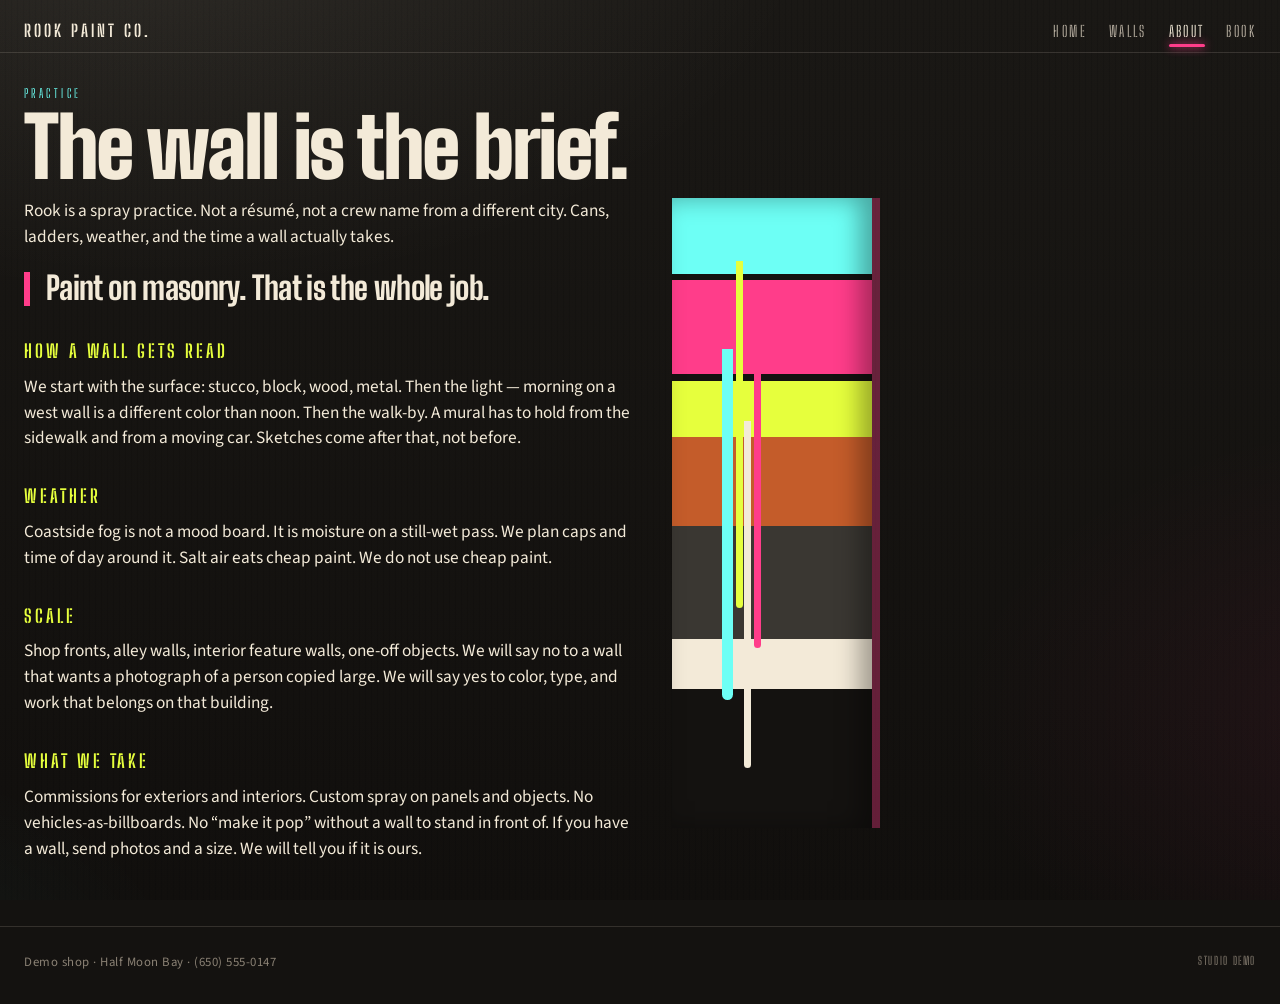
==== about.html @ 316f0922 "Restore Rook two iterations back." ====
<!DOCTYPE html>
<html lang="en">
<head>
  <meta charset="utf-8">
  <meta name="viewport" content="width=device-width, initial-scale=1">
  <title>About the practice — Rook Paint Co.</title>
  <meta name="description" content="Rook is a spray practice. How a wall gets read, how weather enters the work, what we take.">
  <link rel="canonical" href="https://rook-paint-co.netlify.app/about.html">
  <meta property="og:title" content="About the practice — Rook Paint Co.">
  <meta property="og:description" content="A mural and custom spray practice. The wall is the brief.">
  <meta property="og:url" content="https://rook-paint-co.netlify.app/about.html">
  <link rel="icon" href="favicon.svg" type="image/svg+xml">
  <meta name="theme-color" content="#141210">
  <meta property="og:type" content="website">
  <meta property="og:locale" content="en_US">
  <meta name="twitter:card" content="summary">
  <link rel="preconnect" href="https://fonts.googleapis.com">
  <link rel="preconnect" href="https://fonts.gstatic.com" crossorigin>
  <link href="https://fonts.googleapis.com/css2?family=Big+Shoulders+Display:wght@800;900&family=Big+Shoulders+Stencil+Display:wght@500;700&family=Source+Sans+3:ital,wght@0,400;0,600;0,700;1,400&display=swap" rel="stylesheet">
  <link rel="stylesheet" href="styles.css">
</head>
<body>
  <a class="skip" href="#main">Skip to content</a>
  <header class="site-header">
    <a class="brand" href="index.html">Rook Paint Co.</a>
    <nav class="nav" aria-label="Primary">
      <a href="index.html">Home</a>
      <a href="work.html">Walls</a>
      <a href="about.html" aria-current="page">About</a>
      <a href="book.html">Book</a>
    </nav>
  </header>
  <main id="main" class="page">
    <p class="page-kicker">Practice</p>
    <h1>The wall is the brief.</h1>
    <div class="about-grid">
      <div class="prose">
        <p>Rook is a spray practice. Not a résumé, not a crew name from a different city. Cans, ladders, weather, and the time a wall actually takes.</p>
        <p class="pull">Paint on masonry. That is the whole job.</p>
        <h2>How a wall gets read</h2>
        <p>We start with the surface: stucco, block, wood, metal. Then the light — morning on a west wall is a different color than noon. Then the walk-by. A mural has to hold from the sidewalk and from a moving car. Sketches come after that, not before.</p>
        <h2>Weather</h2>
        <p>Coastside fog is not a mood board. It is moisture on a still-wet pass. We plan caps and time of day around it. Salt air eats cheap paint. We do not use cheap paint.</p>
        <h2>Scale</h2>
        <p>Shop fronts, alley walls, interior feature walls, one-off objects. We will say no to a wall that wants a photograph of a person copied large. We will say yes to color, type, and work that belongs on that building.</p>
        <h2>What we take</h2>
        <p>Commissions for exteriors and interiors. Custom spray on panels and objects. No vehicles-as-billboards. No “make it pop” without a wall to stand in front of. If you have a wall, send photos and a size. We will tell you if it is ours.</p>
      </div>
      <div class="swatch" role="img" aria-label="Vertical paint test: cyan, magenta, acid, rust, cream"></div>
    </div>
  </main>
  <footer class="site-footer">
    <p>Demo shop · Half Moon Bay · (650) 555-0147</p>
    <p class="demo">Studio demo</p>
  </footer>
  <script src="site.js"></script>
</body>
</html>
---- styles.css ----
/* Rook Paint Co. — wall, not a template */
:root {
  --wall: #141210;
  --wall-2: #1c1914;
  --cream: #f3ead8;
  --dust: #b7aea0;
  --mute: #8a8174;
  --mag: #ff3d8a;
  --acid: #e6ff3d;
  --cyn: #6dfff5;
  --rust: #c45c2a;
  --line: rgba(243, 234, 216, 0.14);
  --display: "Big Shoulders Display", "Arial Narrow", sans-serif;
  --stencil: "Big Shoulders Stencil Display", "Arial Narrow", sans-serif;
  --body: "Source Sans 3", "Segoe UI", sans-serif;
}

*, *::before, *::after { box-sizing: border-box; }
html { scroll-behavior: smooth; }
html, body { margin: 0; min-height: 100%; }
body {
  font-family: var(--body);
  color: var(--cream);
  background: var(--wall);
  line-height: 1.5;
  overflow-x: hidden;
}

/* Concrete wall: stain, work-light, grain */
body::before {
  content: "";
  position: fixed;
  inset: 0;
  pointer-events: none;
  z-index: 0;
  background:
    radial-gradient(1200px 700px at 12% -10%, rgba(243, 234, 216, 0.09), transparent 55%),
    radial-gradient(900px 600px at 110% 80%, rgba(255, 61, 138, 0.07), transparent 50%),
    radial-gradient(700px 500px at -10% 110%, rgba(109, 255, 245, 0.05), transparent 45%),
    repeating-linear-gradient(90deg, transparent 0 5px, rgba(0,0,0,.12) 5px 6px),
    linear-gradient(180deg, #191714, #100e0c);
}
body::after {
  content: "";
  position: fixed;
  inset: 0;
  pointer-events: none;
  z-index: 1;
  opacity: 0.09;
  mix-blend-mode: overlay;
  background-image: url("data:image/svg+xml;utf8,<svg xmlns='http://www.w3.org/2000/svg' width='160' height='160'><filter id='n'><feTurbulence type='fractalNoise' baseFrequency='.85' numOctaves='4' stitchTiles='stitch'/></filter><rect width='100%' height='100%' filter='url(%23n)'/></svg>");
}

.skip {
  position: absolute;
  left: -999px;
  top: 0;
}
.skip:focus {
  left: 12px;
  top: 12px;
  z-index: 30;
  background: var(--acid);
  color: #111;
  padding: 8px 12px;
  text-decoration: none;
}

.wrap, .site-header, main, .site-footer, .spray-enter {
  position: relative;
  z-index: 2;
}

/* —— Nav: stencil kick along the wall —— */
.site-header {
  display: flex;
  align-items: baseline;
  justify-content: space-between;
  gap: 1rem;
  padding: 1.1rem 1.5rem 0.6rem;
  border-bottom: 1px solid var(--line);
}
.brand {
  font-family: var(--stencil);
  font-weight: 700;
  font-size: 1.05rem;
  letter-spacing: 0.18em;
  text-transform: uppercase;
  color: var(--cream);
  text-decoration: none;
}
.brand:hover { color: var(--acid); }
.nav {
  display: flex;
  gap: 1.35rem;
  flex-wrap: wrap;
}
.nav a {
  font-family: var(--stencil);
  font-size: 0.95rem;
  letter-spacing: 0.16em;
  text-transform: uppercase;
  color: var(--dust);
  text-decoration: none;
  position: relative;
}
.nav a[aria-current="page"] { color: var(--cream); }
.nav a[aria-current="page"]::after,
.nav a:hover::after {
  content: "";
  position: absolute;
  left: 0;
  right: 0;
  bottom: -5px;
  height: 3px;
  background: var(--mag);
  border-radius: 2px;
  box-shadow: 0 0 10px var(--mag);
}
.nav a:hover { color: var(--cream); }

/* —— Drip display type —— */
.stage {
  padding: 2.2rem 1.5rem 1rem;
  min-height: calc(100vh - 4.5rem);
  display: grid;
  grid-template-columns: 1fr minmax(180px, 240px);
  gap: 1.5rem 2rem;
  align-items: start;
}
.stage-main { min-width: 0; }
.eyebrow {
  font-family: var(--stencil);
  letter-spacing: 0.28em;
  text-transform: uppercase;
  font-size: 0.78rem;
  color: var(--cyn);
  margin: 0 0 0.4rem;
}
.drip-type {
  margin: 0;
  line-height: 0.78;
  font-family: var(--display);
  font-weight: 900;
  font-size: clamp(5.4rem, 22vw, 13.5rem);
  letter-spacing: -0.03em;
  color: var(--cream);
}
.word {
  display: flex;
  gap: 0.02em;
}
.ch {
  position: relative;
  display: inline-block;
}
.letter {
  display: block;
  clip-path: inset(0 0 100% 0);
  animation: paint-down 0.72s cubic-bezier(0.2, 0.75, 0.2, 1) forwards;
  text-shadow:
    0 0 0.03em var(--cream),
    0.12em 0.08em 0.45em rgba(255, 61, 138, 0.28),
    -0.08em 0.16em 0.5em rgba(109, 255, 245, 0.18);
}
.ch:nth-child(2) .letter { animation-delay: 0.08s; }
.ch:nth-child(3) .letter { animation-delay: 0.16s; }
.ch:nth-child(4) .letter { animation-delay: 0.24s; }

@keyframes paint-down {
  to { clip-path: inset(0 0 0 0); }
}

.drip {
  position: absolute;
  left: var(--x);
  top: 76%;
  width: var(--w);
  height: 0;
  background: var(--c);
  border-radius: 0 0 999px 999px;
  pointer-events: none;
  transform-origin: top center;
  animation: drip-down 1.15s cubic-bezier(0.15, 0.75, 0.2, 1) var(--d) forwards;
  filter: drop-shadow(0 0 6px var(--c));
}
.drip::after {
  content: "";
  position: absolute;
  left: 50%;
  bottom: calc(var(--w) * -0.55);
  width: calc(var(--w) * 1.9);
  height: calc(var(--w) * 2.15);
  background: var(--c);
  border-radius: 50%;
  transform: translateX(-50%) scale(0);
  animation: blob 0.32s ease-out calc(var(--d) + 0.82s) forwards;
}
@keyframes drip-down {
  to { height: var(--h); }
}
@keyframes blob {
  to { transform: translateX(-50%) scale(1); }
}

.co {
  font-family: var(--stencil);
  font-size: clamp(1.4rem, 4vw, 2.4rem);
  letter-spacing: 0.42em;
  text-transform: uppercase;
  color: var(--dust);
  margin: 0.35rem 0 1.4rem;
}

.lede {
  max-width: 34rem;
  font-size: 1.2rem;
  color: var(--cream);
  margin: 0 0 1.5rem;
}
.lede strong { font-weight: 700; color: var(--acid); }

.actions {
  display: flex;
  flex-wrap: wrap;
  gap: 0.8rem 1rem;
}

/* Spray-painted rectangles, not rounded SaaS buttons */
.btn {
  position: relative;
  isolation: isolate;
  display: inline-block;
  font-family: var(--stencil);
  font-size: 1.05rem;
  letter-spacing: 0.14em;
  text-transform: uppercase;
  text-decoration: none;
  color: #111;
  background: var(--acid);
  padding: 0.85rem 1.25rem 0.7rem;
  border: 0;
  cursor: pointer;
  clip-path: polygon(2% 8%, 98% 0, 100% 92%, 0 100%);
}
.btn.ghost {
  background: transparent;
  color: var(--cream);
  box-shadow: inset 0 0 0 2px var(--cream);
}
.btn::before {
  content: "";
  position: absolute;
  inset: -28%;
  z-index: -1;
  background: radial-gradient(circle, var(--mag) 0%, transparent 68%);
  opacity: 0;
  filter: blur(14px);
  transition: opacity 0.18s ease;
}
.btn:hover::before,
.btn:focus-visible::before { opacity: 0.7; }
.btn:hover,
.btn:focus-visible {
  animation: can-shake 0.28s ease;
}
.btn.ghost:hover { background: rgba(243, 234, 216, 0.08); }

@keyframes can-shake {
  0%, 100% { transform: translate(0, 0) rotate(0); }
  25% { transform: translate(-2px, 1px) rotate(-0.5deg); }
  50% { transform: translate(2px, -1px) rotate(0.6deg); }
  75% { transform: translate(-1px, 1px) rotate(-0.2deg); }
}

/* Right rail: can rack, not cards */
.rack {
  list-style: none;
  margin: 0 0 1.5rem;
  padding: 0;
  border-left: 2px solid var(--line);
  padding-left: 1rem;
}
.rack li {
  font-family: var(--stencil);
  letter-spacing: 0.14em;
  text-transform: uppercase;
  font-size: 0.95rem;
  color: var(--dust);
  padding: 0.65rem 0;
  border-bottom: 1px solid var(--line);
}
.rack b {
  display: block;
  font-weight: 500;
  font-size: 0.68rem;
  color: var(--mag);
  letter-spacing: 0.22em;
  margin-bottom: 0.15rem;
}

/* Page-enter spray bursts */
.spray-enter {
  position: fixed;
  inset: 0;
  pointer-events: none;
  z-index: 3;
}
.burst {
  position: absolute;
  width: min(46vw, 520px);
  height: min(46vw, 520px);
  border-radius: 50%;
  opacity: 0;
  filter: blur(18px);
  animation: spray-in 0.85s ease-out forwards;
  mix-blend-mode: screen;
}
.burst.b1 { left: 6%; top: 8%; background: radial-gradient(circle, rgba(255,61,138,.55), transparent 70%); }
.burst.b2 { right: 4%; top: 28%; background: radial-gradient(circle, rgba(230,255,61,.4), transparent 70%); animation-delay: 0.12s; }
.burst.b3 { left: 30%; bottom: 6%; background: radial-gradient(circle, rgba(109,255,245,.4), transparent 70%); animation-delay: 0.22s; }
@keyframes spray-in {
  0% { opacity: 0; transform: scale(0.18); }
  38% { opacity: 0.85; }
  100% { opacity: 0; transform: scale(1.35); }
}

/* Cursor spray specks */
.spray-dot {
  position: fixed;
  width: 18px;
  height: 18px;
  margin: -9px 0 0 -9px;
  border-radius: 50%;
  background: radial-gradient(circle, var(--dot, var(--mag)) 0%, transparent 70%);
  pointer-events: none;
  z-index: 20;
  animation: speck 0.55s ease-out forwards;
  mix-blend-mode: screen;
}
@keyframes speck {
  to { opacity: 0; transform: scale(2.2); }
}

/* Inner pages */
.page {
  padding: 2rem 1.5rem 3rem;
  max-width: 1180px;
}
.page-kicker {
  font-family: var(--stencil);
  letter-spacing: 0.28em;
  text-transform: uppercase;
  font-size: 0.78rem;
  color: var(--cyn);
  margin: 0 0 0.4rem;
}
.page h1 {
  font-family: var(--display);
  font-weight: 900;
  font-size: clamp(2.8rem, 8vw, 5.2rem);
  line-height: 0.9;
  letter-spacing: -0.03em;
  margin: 0 0 0.8rem;
}
.page .intro {
  max-width: 38rem;
  font-size: 1.15rem;
  color: var(--dust);
  margin: 0 0 2rem;
}

/* Work wall — brick gaps, not cards */
.wall-grid {
  display: grid;
  grid-template-columns: repeat(4, 1fr);
  gap: 6px;
}
.mural {
  position: relative;
  aspect-ratio: 4 / 5;
  overflow: hidden;
  isolation: isolate;
  background: #0d0c0a;
  color: var(--cream);
  text-decoration: none;
}
.mural.wide { grid-column: span 2; aspect-ratio: 8 / 5; }
.mural svg { display: block; width: 100%; height: 100%; }
.mural figcaption {
  position: absolute;
  left: 0;
  right: 0;
  bottom: 0;
  padding: 0.7rem 0.8rem 0.6rem;
  background: linear-gradient(transparent, rgba(10, 9, 8, 0.88));
  font-family: var(--stencil);
  letter-spacing: 0.12em;
  text-transform: uppercase;
  font-size: 0.82rem;
}
.mural figcaption small {
  display: block;
  color: var(--dust);
  letter-spacing: 0.16em;
  font-size: 0.65rem;
  margin-top: 0.15rem;
}
.mural::after {
  content: "";
  position: absolute;
  inset: -20%;
  background: radial-gradient(circle at 40% 30%, rgba(255,61,138,.28), transparent 55%);
  opacity: 0;
  transition: opacity 0.2s ease;
  mix-blend-mode: screen;
  pointer-events: none;
}
.mural:hover::after,
.mural:focus-visible::after { opacity: 1; }
.mural:hover { animation: can-shake 0.28s ease; }

/* About */
.about-grid {
  display: grid;
  grid-template-columns: minmax(0, 38rem) minmax(140px, 200px);
  gap: 2.5rem;
  align-items: start;
}
.prose h2 {
  font-family: var(--stencil);
  font-size: 1.15rem;
  letter-spacing: 0.16em;
  text-transform: uppercase;
  margin: 2rem 0 0.5rem;
  color: var(--acid);
}
.prose p { margin: 0 0 1rem; color: var(--cream); font-size: 1.08rem; }
.prose p.pull {
  font-family: var(--display);
  font-weight: 800;
  font-size: 2rem;
  line-height: 1.05;
  letter-spacing: -0.02em;
  color: var(--cream);
  border-left: 6px solid var(--mag);
  padding-left: 1rem;
  margin: 1.4rem 0;
}

.swatch {
  position: sticky;
  top: 1rem;
  height: min(70vh, 640px);
  background:
    linear-gradient(180deg,
      #6dfff5 0 12%,
      #141210 12% 13%,
      #ff3d8a 13% 28%,
      #141210 28% 29%,
      #e6ff3d 29% 38%,
      #c45c2a 38% 52%,
      #3a3732 52% 70%,
      #f3ead8 70% 78%,
      #141210 78% 100%);
  box-shadow:
    8px 0 0 rgba(255,61,138,.35),
    inset -12px 0 24px rgba(0,0,0,.35);
}
.swatch::after {
  content: "";
  position: absolute;
  left: 32%;
  top: 10%;
  width: 7px;
  height: 55%;
  background: #e6ff3d;
  border-radius: 0 0 8px 8px;
  box-shadow:
    18px 40px 0 0 #ff3d8a,
    -12px 90px 0 2px #6dfff5,
    8px 160px 0 0 #f3ead8;
}

/* Book */
.book-grid {
  display: grid;
  grid-template-columns: 1fr 1fr;
  gap: 2.5rem;
  align-items: start;
}
.steps { list-style: none; margin: 0; padding: 0; }
.steps li {
  display: grid;
  grid-template-columns: 3rem 1fr;
  gap: 0.8rem;
  padding: 1rem 0;
  border-top: 1px solid var(--line);
}
.steps .n {
  font-family: var(--display);
  font-weight: 900;
  font-size: 2rem;
  line-height: 1;
  color: var(--mag);
}
.steps h2 {
  font-family: var(--stencil);
  font-size: 1.05rem;
  letter-spacing: 0.14em;
  text-transform: uppercase;
  margin: 0 0 0.25rem;
}
.steps p { margin: 0; color: var(--dust); }

.panel {
  background: rgba(20, 18, 16, 0.6);
  border: 1px solid var(--line);
  padding: 1.25rem 1.25rem 1.4rem;
  box-shadow: 12px 12px 0 rgba(255, 61, 138, 0.18);
}
.panel h2 {
  font-family: var(--stencil);
  letter-spacing: 0.16em;
  text-transform: uppercase;
  font-size: 1rem;
  margin: 0 0 1rem;
}
label {
  display: block;
  font-family: var(--stencil);
  letter-spacing: 0.12em;
  text-transform: uppercase;
  font-size: 0.75rem;
  color: var(--dust);
  margin: 0.7rem 0 0.25rem;
}
input, textarea, select {
  width: 100%;
  font: inherit;
  color: var(--cream);
  background: #0e0d0b;
  border: 1px solid var(--line);
  padding: 0.65rem 0.7rem;
  border-radius: 0;
}
input:focus, textarea:focus, select:focus {
  outline: 2px solid var(--acid);
  outline-offset: 1px;
}
textarea { min-height: 7rem; resize: vertical; }
.form-note {
  margin: 0.8rem 0 0;
  font-size: 0.92rem;
  color: var(--cyn);
  min-height: 1.2em;
}
.contact-block {
  margin-top: 1.5rem;
  font-size: 1.02rem;
}
.contact-block a { color: var(--acid); }
.contact-block .phone {
  font-family: var(--display);
  font-weight: 800;
  font-size: 2rem;
  letter-spacing: 0.04em;
  color: var(--cream);
  text-decoration: none;
  display: inline-block;
}
.contact-block .phone:hover { color: var(--acid); }

.site-footer {
  border-top: 1px solid var(--line);
  padding: 0.85rem 1.5rem 1.2rem;
  display: flex;
  justify-content: space-between;
  gap: 1rem;
  color: var(--mute);
  font-size: 0.8rem;
  letter-spacing: 0.04em;
}
.site-footer .demo {
  font-family: var(--stencil);
  letter-spacing: 0.14em;
  text-transform: uppercase;
  font-size: 0.72rem;
}

@media (max-width: 860px) {
  .stage { grid-template-columns: 1fr; min-height: auto; }
  .rack { display: grid; grid-template-columns: 1fr 1fr; border-left: 0; padding-left: 0; gap: 0 1rem; }
  .wall-grid { grid-template-columns: 1fr 1fr; }
  .mural.wide { grid-column: span 2; }
  .about-grid, .book-grid { grid-template-columns: 1fr; }
  .swatch { height: 120px; position: relative; }
}

@media (max-width: 520px) {
  .drip-type { font-size: clamp(4.2rem, 28vw, 7rem); }
  .wall-grid { grid-template-columns: 1fr; }
  .mural.wide { grid-column: span 1; aspect-ratio: 4 / 5; }
  .site-header { flex-direction: column; align-items: flex-start; }
}

@media (prefers-reduced-motion: reduce) {
  html { scroll-behavior: auto; }
  .letter {
    animation: none;
    clip-path: none;
  }
  .drip {
    animation: none;
    height: var(--h);
  }
  .drip::after {
    animation: none;
    transform: translateX(-50%) scale(1);
  }
  .burst, .spray-enter { display: none; }
  .btn:hover, .mural:hover { animation: none; }
  .spray-dot { display: none; }
}
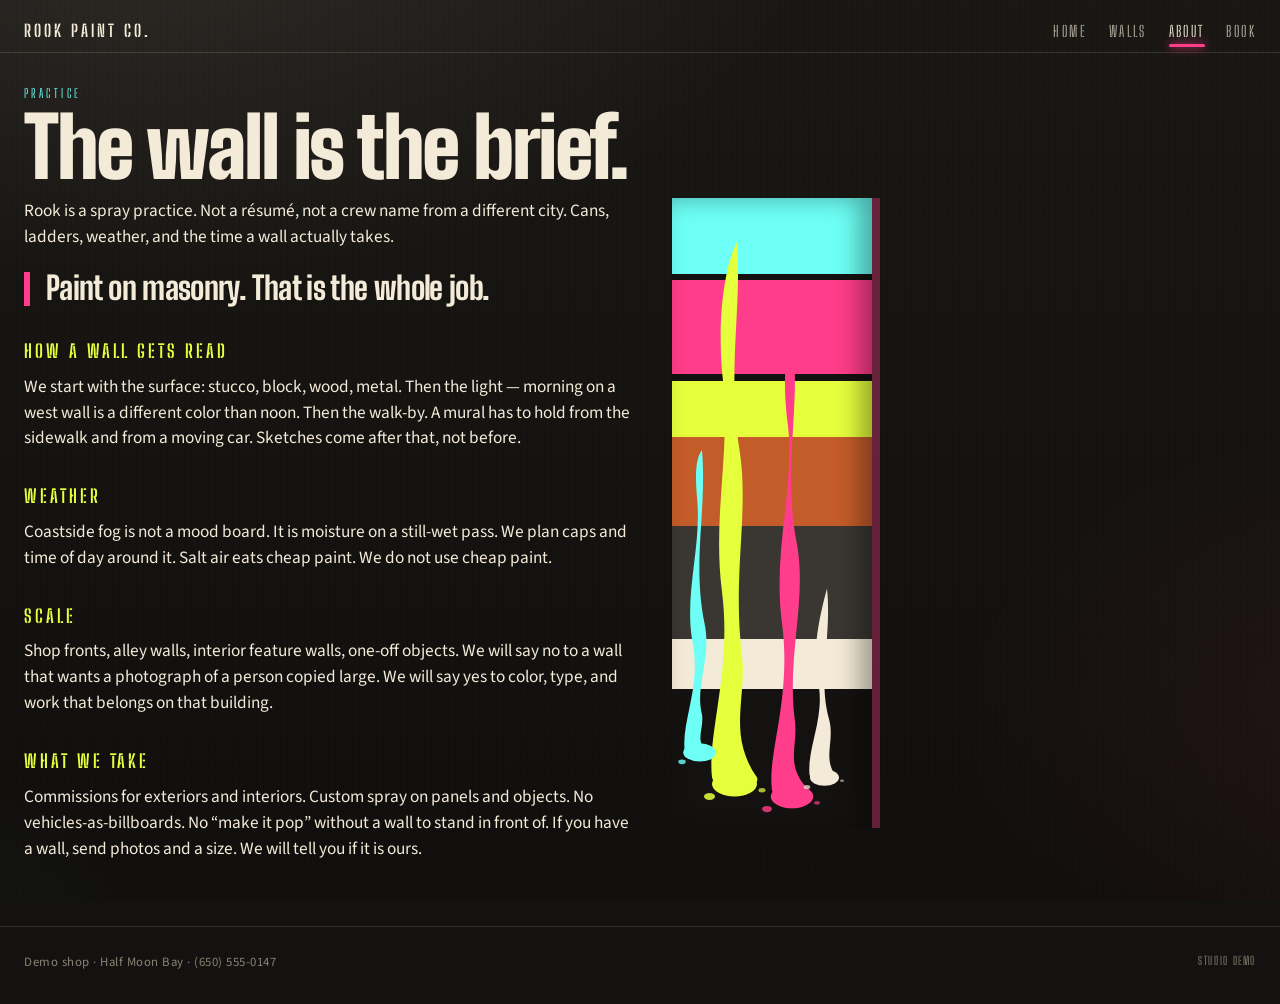
==== commit 21aedc9f: "Restore Rook one step forward: spray-can mouse trail." ====
--- a/about.html
+++ b/about.html
@@ -46,7 +46,25 @@
         <h2>What we take</h2>
         <p>Commissions for exteriors and interiors. Custom spray on panels and objects. No vehicles-as-billboards. No “make it pop” without a wall to stand in front of. If you have a wall, send photos and a size. We will tell you if it is ours.</p>
       </div>
-      <div class="swatch" role="img" aria-label="Vertical paint test: cyan, magenta, acid, rust, cream"></div>
+      <div class="swatch" role="img" aria-label="Vertical paint test: cyan, magenta, acid, rust, cream">
+        <svg class="swatch-drips" viewBox="0 0 80 400" preserveAspectRatio="none" aria-hidden="true">
+          <path fill="#e6ff3d" d="M26 28 C28 70 22 110 27 160 C31 200 24 240 28 290 C30 318 22 340 34 368 C36 376 18 380 16 368 C14 340 24 300 20 250 C16 200 24 160 20 110 C18 70 22 40 26 28Z"/>
+          <ellipse cx="25" cy="372" rx="9" ry="8" fill="#e6ff3d"/>
+          <circle cx="15" cy="380" r="2.2" fill="#e6ff3d" opacity=".85"/>
+          <circle cx="36" cy="376" r="1.4" fill="#e6ff3d" opacity=".7"/>
+          <path fill="#ff3d8a" d="M48 88 C52 130 44 170 50 220 C54 255 46 290 49 330 C51 348 44 360 56 378 C58 384 42 388 40 376 C38 352 48 318 44 270 C40 222 50 180 46 140 C44 110 46 96 48 88Z"/>
+          <ellipse cx="48" cy="380" rx="8.5" ry="7.5" fill="#ff3d8a"/>
+          <circle cx="38" cy="388" r="2" fill="#ff3d8a" opacity=".8"/>
+          <circle cx="58" cy="384" r="1.2" fill="#ff3d8a" opacity=".65"/>
+          <path fill="#6dfff5" d="M12 160 C14 200 8 230 13 270 C16 292 9 310 12 328 C13 338 8 346 16 354 C18 358 6 360 5 350 C4 330 12 310 8 280 C5 250 12 220 10 190 C9 172 10 164 12 160Z"/>
+          <ellipse cx="11" cy="352" rx="6.5" ry="5.8" fill="#6dfff5"/>
+          <circle cx="4" cy="358" r="1.5" fill="#6dfff5" opacity=".8"/>
+          <path fill="#f3ead8" d="M62 248 C64 280 58 305 63 332 C65 346 60 356 66 368 C67 372 56 374 55 366 C54 348 62 328 58 304 C56 284 60 260 62 248Z"/>
+          <ellipse cx="61" cy="368" rx="5.8" ry="5.2" fill="#f3ead8"/>
+          <circle cx="54" cy="374" r="1.3" fill="#f3ead8" opacity=".75"/>
+          <circle cx="68" cy="370" r=".8" fill="#f3ead8" opacity=".55"/>
+        </svg>
+      </div>
     </div>
   </main>
   <footer class="site-footer">
--- a/styles.css
+++ b/styles.css
@@ -171,36 +171,28 @@
   to { clip-path: inset(0 0 0 0); }
 }
 
-.drip {
+.drip-run {
   position: absolute;
   left: var(--x);
-  top: 76%;
+  top: 73%;
   width: var(--w);
-  height: 0;
-  background: var(--c);
-  border-radius: 0 0 999px 999px;
-  pointer-events: none;
-  transform-origin: top center;
-  animation: drip-down 1.15s cubic-bezier(0.15, 0.75, 0.2, 1) var(--d) forwards;
-  filter: drop-shadow(0 0 6px var(--c));
-}
-.drip::after {
-  content: "";
-  position: absolute;
-  left: 50%;
-  bottom: calc(var(--w) * -0.55);
-  width: calc(var(--w) * 1.9);
-  height: calc(var(--w) * 2.15);
-  background: var(--c);
-  border-radius: 50%;
-  transform: translateX(-50%) scale(0);
-  animation: blob 0.32s ease-out calc(var(--d) + 0.82s) forwards;
-}
-@keyframes drip-down {
-  to { height: var(--h); }
-}
-@keyframes blob {
-  to { transform: translateX(-50%) scale(1); }
+  height: var(--h);
+  pointer-events: none;
+  color: var(--c);
+  overflow: visible;
+  filter: drop-shadow(0 1px 5px color-mix(in srgb, var(--c) 55%, transparent));
+  clip-path: inset(0 -70% 100% -70%);
+  animation: drip-grow 1.28s cubic-bezier(0.18, 0.76, 0.2, 1) var(--d) forwards;
+}
+.drip-run svg {
+  display: block;
+  width: 100%;
+  height: 100%;
+  overflow: visible;
+}
+@keyframes drip-grow {
+  0% { clip-path: inset(0 -70% 100% -70%); }
+  100% { clip-path: inset(0 -70% -22% -70%); }
 }
 
 .co {
@@ -325,21 +317,14 @@
   100% { opacity: 0; transform: scale(1.35); }
 }
 
-/* Cursor spray specks */
-.spray-dot {
+/* Mouse spray: canvas overlay, dots fade on their own clock */
+#spray-layer {
   position: fixed;
-  width: 18px;
-  height: 18px;
-  margin: -9px 0 0 -9px;
-  border-radius: 50%;
-  background: radial-gradient(circle, var(--dot, var(--mag)) 0%, transparent 70%);
-  pointer-events: none;
-  z-index: 20;
-  animation: speck 0.55s ease-out forwards;
-  mix-blend-mode: screen;
-}
-@keyframes speck {
-  to { opacity: 0; transform: scale(2.2); }
+  inset: 0;
+  width: 100%;
+  height: 100%;
+  pointer-events: none;
+  z-index: 12;
 }
 
 /* Inner pages */
@@ -451,6 +436,7 @@
 .swatch {
   position: sticky;
   top: 1rem;
+  overflow: hidden;
   height: min(70vh, 640px);
   background:
     linear-gradient(180deg,
@@ -467,19 +453,12 @@
     8px 0 0 rgba(255,61,138,.35),
     inset -12px 0 24px rgba(0,0,0,.35);
 }
-.swatch::after {
-  content: "";
-  position: absolute;
-  left: 32%;
-  top: 10%;
-  width: 7px;
-  height: 55%;
-  background: #e6ff3d;
-  border-radius: 0 0 8px 8px;
-  box-shadow:
-    18px 40px 0 0 #ff3d8a,
-    -12px 90px 0 2px #6dfff5,
-    8px 160px 0 0 #f3ead8;
+.swatch-drips {
+  position: absolute;
+  inset: 0;
+  width: 100%;
+  height: 100%;
+  pointer-events: none;
 }
 
 /* Book */
@@ -610,15 +589,11 @@
     animation: none;
     clip-path: none;
   }
-  .drip {
+  .drip-run {
     animation: none;
-    height: var(--h);
-  }
-  .drip::after {
-    animation: none;
-    transform: translateX(-50%) scale(1);
+    clip-path: inset(0 -70% -22% -70%);
   }
   .burst, .spray-enter { display: none; }
   .btn:hover, .mural:hover { animation: none; }
-  .spray-dot { display: none; }
-}
+  #spray-layer { display: none; }
+}
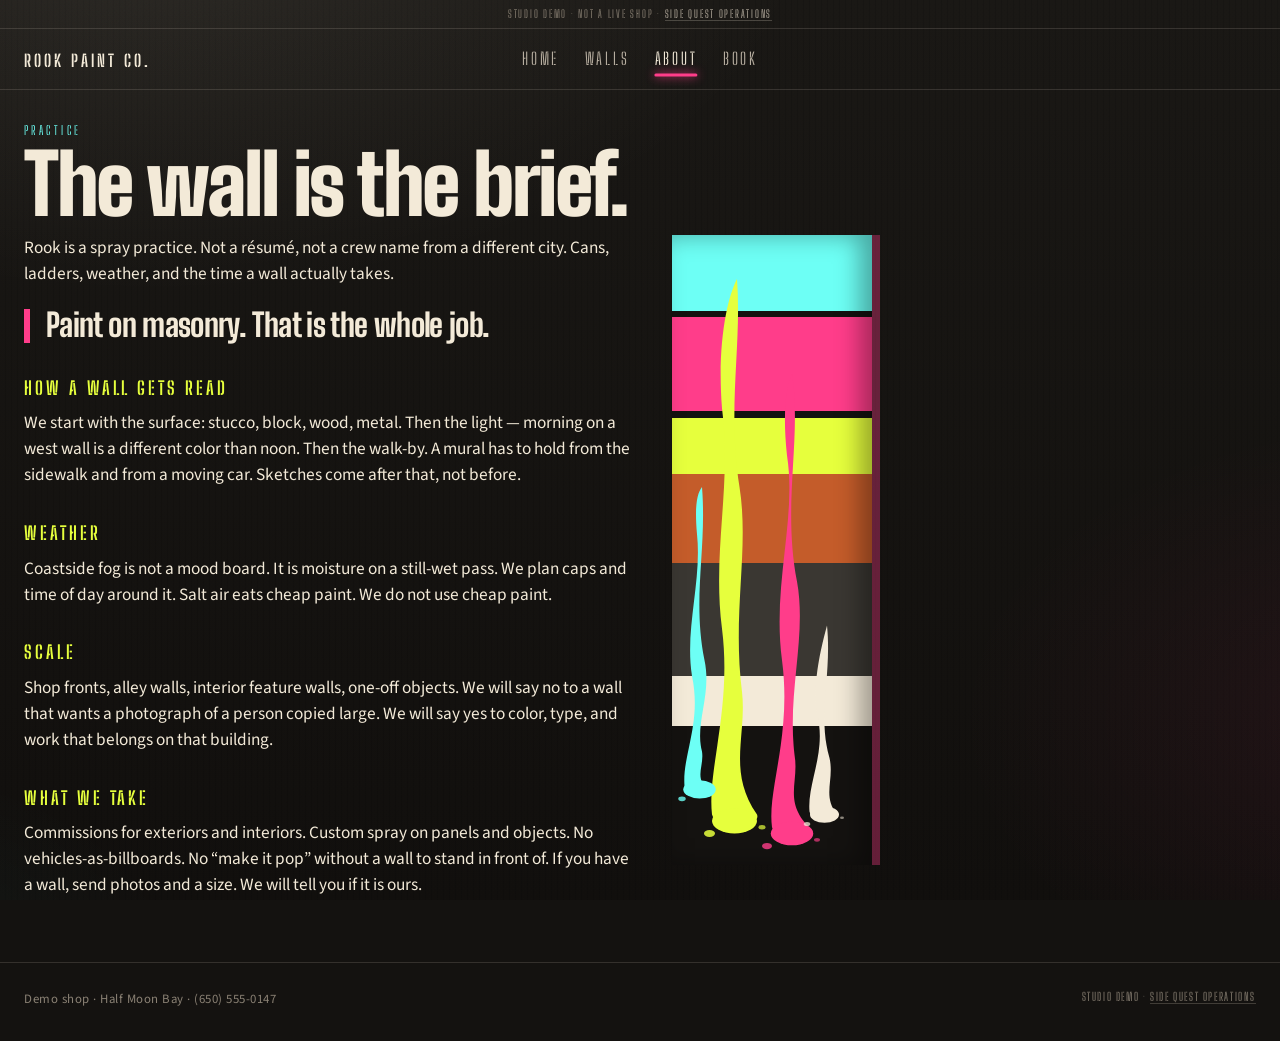
==== commit 8f89ad1d: "HOLD: Point canonicals at the public subdomain and show the hero CTA sooner. Replace leftover netlif" ====
--- a/about.html
+++ b/about.html
@@ -5,22 +5,31 @@
   <meta name="viewport" content="width=device-width, initial-scale=1">
   <title>About the practice — Rook Paint Co.</title>
   <meta name="description" content="Rook is a spray practice. How a wall gets read, how weather enters the work, what we take.">
-  <link rel="canonical" href="https://rook-paint-co.netlify.app/about.html">
+  <link rel="canonical" href="https://rook.sidequestoperations.com/about.html">
+  <link rel="icon" href="favicon.svg" type="image/svg+xml">
+  <meta name="theme-color" content="#141210">
+  <meta property="og:site_name" content="Rook Paint Co.">
   <meta property="og:title" content="About the practice — Rook Paint Co.">
   <meta property="og:description" content="A mural and custom spray practice. The wall is the brief.">
-  <meta property="og:url" content="https://rook-paint-co.netlify.app/about.html">
-  <link rel="icon" href="favicon.svg" type="image/svg+xml">
-  <meta name="theme-color" content="#141210">
+  <meta property="og:url" content="https://rook.sidequestoperations.com/about.html">
   <meta property="og:type" content="website">
   <meta property="og:locale" content="en_US">
-  <meta name="twitter:card" content="summary">
+  <meta property="og:image" content="https://rook.sidequestoperations.com/images/og-rook.jpg">
+  <meta property="og:image:width" content="1200">
+  <meta property="og:image:height" content="630">
+  <meta property="og:image:alt" content="Rook Paint Co. — stencil rook mural, murals and custom spray">
+  <meta name="twitter:card" content="summary_large_image">
+  <meta name="twitter:title" content="About the practice — Rook Paint Co.">
+  <meta name="twitter:description" content="A mural and custom spray practice. The wall is the brief.">
+  <meta name="twitter:image" content="https://rook.sidequestoperations.com/images/og-rook.jpg">
   <link rel="preconnect" href="https://fonts.googleapis.com">
   <link rel="preconnect" href="https://fonts.gstatic.com" crossorigin>
-  <link href="https://fonts.googleapis.com/css2?family=Big+Shoulders+Display:wght@800;900&family=Big+Shoulders+Stencil+Display:wght@500;700&family=Source+Sans+3:ital,wght@0,400;0,600;0,700;1,400&display=swap" rel="stylesheet">
+  <link href="https://fonts.googleapis.com/css2?family=Big+Shoulders+Display:wght@800;900&family=Big+Shoulders+Stencil+Display:wght@500;700;900&family=Source+Sans+3:ital,wght@0,400;0,600;0,700;1,400&display=swap" rel="stylesheet">
   <link rel="stylesheet" href="styles.css">
 </head>
 <body>
   <a class="skip" href="#main">Skip to content</a>
+  <p class="house-bar">Studio demo · not a live shop · <a href="https://sidequestoperations.com">Side Quest Operations</a></p>
   <header class="site-header">
     <a class="brand" href="index.html">Rook Paint Co.</a>
     <nav class="nav" aria-label="Primary">
@@ -69,7 +78,7 @@
   </main>
   <footer class="site-footer">
     <p>Demo shop · Half Moon Bay · (650) 555-0147</p>
-    <p class="demo">Studio demo</p>
+    <p class="demo">Studio demo · <a href="https://sidequestoperations.com">Side Quest Operations</a></p>
   </footer>
   <script src="site.js"></script>
 </body>
--- a/styles.css
+++ b/styles.css
@@ -66,19 +66,41 @@
   text-decoration: none;
 }
 
-.wrap, .site-header, main, .site-footer, .spray-enter {
+.wrap, .site-header, main, .site-footer, .spray-enter, .house-bar {
   position: relative;
   z-index: 2;
 }
+
+/* Quiet house-demo strip — visible, does not fight the stencil nav */
+.house-bar {
+  margin: 0;
+  padding: 0.38rem 1.5rem;
+  font-family: var(--stencil);
+  font-size: 0.68rem;
+  letter-spacing: 0.16em;
+  text-transform: uppercase;
+  color: var(--mute);
+  text-align: center;
+  border-bottom: 1px solid var(--line);
+}
+.house-bar a {
+  color: var(--dust);
+  text-decoration: none;
+  border-bottom: 1px solid rgba(243, 234, 216, 0.22);
+}
+.house-bar a:hover,
+.house-bar a:focus-visible { color: var(--acid); }
 
 /* —— Nav: stencil kick along the wall —— */
 .site-header {
   display: flex;
-  align-items: baseline;
+  align-items: center;
   justify-content: space-between;
   gap: 1rem;
-  padding: 1.1rem 1.5rem 0.6rem;
+  padding: 1.15rem 1.5rem 1rem;
   border-bottom: 1px solid var(--line);
+  position: relative;
+  min-height: 3.6rem;
 }
 .brand {
   font-family: var(--stencil);
@@ -92,12 +114,17 @@
 .brand:hover { color: var(--acid); }
 .nav {
   display: flex;
-  gap: 1.35rem;
+  gap: 1.6rem;
   flex-wrap: wrap;
+  justify-content: center;
+  position: absolute;
+  left: 50%;
+  top: 50%;
+  transform: translate(-50%, -50%);
 }
 .nav a {
   font-family: var(--stencil);
-  font-size: 0.95rem;
+  font-size: 1.05rem;
   letter-spacing: 0.16em;
   text-transform: uppercase;
   color: var(--dust);
@@ -119,16 +146,30 @@
 }
 .nav a:hover { color: var(--cream); }
 
-/* —— Drip display type —— */
+/* —— Stencil-painted display type —— */
 .stage {
-  padding: 2.2rem 1.5rem 1rem;
+  padding: 2.2rem 1.5rem 1.25rem;
   min-height: calc(100vh - 4.5rem);
   display: grid;
-  grid-template-columns: 1fr minmax(180px, 240px);
-  gap: 1.5rem 2rem;
-  align-items: start;
-}
-.stage-main { min-width: 0; }
+  grid-template-columns: 1fr;
+  grid-template-rows: 1fr auto;
+  gap: 1.25rem;
+  align-items: stretch;
+  isolation: isolate;
+}
+.stage-main { min-width: 0; overflow: visible; position: relative; z-index: 1; }
+
+/* Home mural: lives in the empty wall, not over ROOK */
+.mural-wall {
+  position: absolute;
+  inset: 0;
+  width: 100%;
+  height: 100%;
+  pointer-events: none;
+  z-index: 0;
+  -webkit-mask-image: linear-gradient(90deg, transparent 0%, transparent 20%, rgba(0,0,0,.28) 34%, #000 48%);
+  mask-image: linear-gradient(90deg, transparent 0%, transparent 20%, rgba(0,0,0,.28) 34%, #000 48%);
+}
 .eyebrow {
   font-family: var(--stencil);
   letter-spacing: 0.28em;
@@ -139,60 +180,91 @@
 }
 .drip-type {
   margin: 0;
-  line-height: 0.78;
-  font-family: var(--display);
+  line-height: 0.82;
+  font-family: var(--stencil);
   font-weight: 900;
   font-size: clamp(5.4rem, 22vw, 13.5rem);
-  letter-spacing: -0.03em;
+  letter-spacing: 0.012em;
   color: var(--cream);
+  position: relative;
+  padding: 0.08em 0.1em 0.16em 0;
+  overflow: visible;
 }
 .word {
   display: flex;
-  gap: 0.02em;
+  gap: 0.04em;
+  position: relative;
+  overflow: visible;
 }
 .ch {
   position: relative;
   display: inline-block;
+  overflow: visible;
+}
+.mist {
+  position: absolute;
+  left: 0;
+  top: 0;
+  z-index: 0;
+  color: var(--cream);
+  -webkit-text-fill-color: var(--cream);
+  pointer-events: none;
+  opacity: 0;
+  filter: blur(1.6px);
+  transform: scale(1.018);
+  animation: mist-in 0.45s ease-out forwards;
+  --mist-op: 0.42;
+}
+.ch:nth-child(1) .mist { animation-delay: 0.02s; }
+.ch:nth-child(2) .mist { animation-delay: 0.06s; }
+.ch:nth-child(3) .mist { animation-delay: 0.1s; }
+.ch:nth-child(4) .mist { animation-delay: 0.14s; }
+@keyframes mist-in {
+  to { opacity: var(--mist-op); }
 }
 .letter {
+  position: relative;
+  z-index: 1;
   display: block;
-  clip-path: inset(0 0 100% 0);
-  animation: paint-down 0.72s cubic-bezier(0.2, 0.75, 0.2, 1) forwards;
-  text-shadow:
-    0 0 0.03em var(--cream),
-    0.12em 0.08em 0.45em rgba(255, 61, 138, 0.28),
-    -0.08em 0.16em 0.5em rgba(109, 255, 245, 0.18);
-}
-.ch:nth-child(2) .letter { animation-delay: 0.08s; }
-.ch:nth-child(3) .letter { animation-delay: 0.16s; }
-.ch:nth-child(4) .letter { animation-delay: 0.24s; }
+  background-color: #e8dfcc;
+  background-image: url("spray-grain.png"), url("spray-grain.png");
+  background-size: 92px 92px, 148px 148px;
+  background-position: 0 0, 36px 18px;
+  background-repeat: repeat;
+  background-blend-mode: multiply, overlay;
+  -webkit-background-clip: text;
+  background-clip: text;
+  color: transparent;
+  -webkit-text-fill-color: transparent;
+  /* Readable immediately: start ~78% painted, finish within ~500ms */
+  clip-path: inset(-8% -10% -12% -10%);
+  animation: paint-down 0.42s cubic-bezier(0.2, 0.75, 0.2, 1) both;
+}
+.ch:nth-child(1) .letter { animation-delay: 0s; }
+.ch:nth-child(2) .letter { animation-delay: 0.05s; }
+.ch:nth-child(3) .letter { animation-delay: 0.1s; }
+.ch:nth-child(4) .letter { animation-delay: 0.15s; }
 
 @keyframes paint-down {
-  to { clip-path: inset(0 0 0 0); }
-}
-
-.drip-run {
-  position: absolute;
-  left: var(--x);
-  top: 73%;
-  width: var(--w);
-  height: var(--h);
+  from { clip-path: inset(-8% -10% 22% -10%); }
+  to { clip-path: inset(-8% -10% -12% -10%); }
+}
+
+.overspray {
+  position: absolute;
+  left: -2%;
+  right: -2%;
+  top: -6%;
+  bottom: -10%;
+  width: auto;
+  height: auto;
   pointer-events: none;
-  color: var(--c);
-  overflow: visible;
-  filter: drop-shadow(0 1px 5px color-mix(in srgb, var(--c) 55%, transparent));
-  clip-path: inset(0 -70% 100% -70%);
-  animation: drip-grow 1.28s cubic-bezier(0.18, 0.76, 0.2, 1) var(--d) forwards;
-}
-.drip-run svg {
-  display: block;
-  width: 100%;
-  height: 100%;
-  overflow: visible;
-}
-@keyframes drip-grow {
-  0% { clip-path: inset(0 -70% 100% -70%); }
-  100% { clip-path: inset(0 -70% -22% -70%); }
+  z-index: 2;
+  opacity: 0;
+  animation: speck-in 0.7s ease-out 0.12s forwards;
+}
+@keyframes speck-in {
+  to { opacity: 1; }
 }
 
 .co {
@@ -216,6 +288,15 @@
   display: flex;
   flex-wrap: wrap;
   gap: 0.8rem 1rem;
+}
+/* Primary CTA is readable at t=0; a short wet-spray settle, not a hide */
+.stage-main .actions .btn {
+  animation: cta-settle 0.4s ease-out both;
+}
+.stage-main .actions .btn.ghost { animation-delay: 0.06s; }
+@keyframes cta-settle {
+  from { filter: contrast(1.12) brightness(1.06); transform: translateY(2px); }
+  to { filter: none; transform: none; }
 }
 
 /* Spray-painted rectangles, not rounded SaaS buttons */
@@ -265,31 +346,73 @@
   75% { transform: translate(-1px, 1px) rotate(-0.2deg); }
 }
 
-/* Right rail: can rack, not cards */
+/* Full-width service row — spread, not a stacked box */
 .rack {
   list-style: none;
-  margin: 0 0 1.5rem;
-  padding: 0;
-  border-left: 2px solid var(--line);
-  padding-left: 1rem;
-}
-.rack li {
-  font-family: var(--stencil);
-  letter-spacing: 0.14em;
-  text-transform: uppercase;
-  font-size: 0.95rem;
-  color: var(--dust);
-  padding: 0.65rem 0;
-  border-bottom: 1px solid var(--line);
+  margin: 0;
+  padding: 0.4rem 0 1.6rem;
+  border-left: 0;
+  position: relative;
+  z-index: 1;
+  display: grid;
+  grid-template-columns: repeat(4, minmax(0, 1fr));
+  gap: 1.25rem 2rem;
+  width: 100%;
+  align-self: end;
+}
+.rack li { padding: 0; border: 0; }
+.rack a {
+  display: block;
+  font-family: var(--stencil);
+  letter-spacing: 0.12em;
+  text-transform: uppercase;
+  font-size: clamp(1.05rem, 1.8vw, 1.55rem);
+  font-weight: 700;
+  color: var(--cream);
+  text-decoration: none;
+  padding: 0.85rem 0.9rem 0.75rem;
+  background: none;
+  border: 0;
+  box-shadow: none;
+  text-shadow: 0 1px 10px rgba(20, 18, 16, 0.85);
+  animation: rack-spray 0.42s cubic-bezier(0.2, 0.75, 0.2, 1) both;
+}
+.rack li:nth-child(1) a { animation-delay: 0.04s; }
+.rack li:nth-child(2) a { animation-delay: 0.1s; }
+.rack li:nth-child(3) a { animation-delay: 0.16s; }
+.rack li:nth-child(4) a { animation-delay: 0.22s; }
+.rack a:hover,
+.rack a:focus-visible {
+  color: #111;
+  background: var(--acid);
+  text-shadow: none;
 }
 .rack b {
   display: block;
   font-weight: 500;
-  font-size: 0.68rem;
+  font-size: 0.72rem;
   color: var(--mag);
   letter-spacing: 0.22em;
-  margin-bottom: 0.15rem;
-}
+  margin-bottom: 0.2rem;
+}
+.rack a:hover b,
+.rack a:focus-visible b { color: #111; }
+@keyframes rack-spray {
+  from { opacity: 0.5; filter: blur(3px); clip-path: inset(0 18% 0 0); }
+  to { opacity: 1; filter: none; clip-path: inset(0 0 0 0); }
+}
+.reduced .rack a { animation: none; }
+.reduced .stage-main .actions .btn { animation: none; }
+.reduced .look-mural,
+.reduced .look-no,
+.reduced .chip { animation: none !important; }
+.reduced .look.await-paint .look-mural,
+.reduced .look.in-view .look-mural,
+.reduced .look.await-paint .look-no,
+.reduced .look.in-view .look-no { clip-path: none; }
+.reduced .look.await-paint .chip,
+.reduced .look.in-view .chip { opacity: 1; transform: none; }
+
 
 /* Page-enter spray bursts */
 .spray-enter {
@@ -340,7 +463,8 @@
   color: var(--cyn);
   margin: 0 0 0.4rem;
 }
-.page h1 {
+.page h1,
+.look-hero h1 {
   font-family: var(--display);
   font-weight: 900;
   font-size: clamp(2.8rem, 8vw, 5.2rem);
@@ -348,62 +472,335 @@
   letter-spacing: -0.03em;
   margin: 0 0 0.8rem;
 }
-.page .intro {
+.page .intro,
+.look-hero .intro {
   max-width: 38rem;
   font-size: 1.15rem;
   color: var(--dust);
   margin: 0 0 2rem;
 }
 
-/* Work wall — brick gaps, not cards */
-.wall-grid {
+html:has(.lookbook) { scroll-padding-top: 3.6rem; }
+
+/* —— Walls lookbook: rack of looks, not a brick grid —— */
+.lookbook { padding: 0 0 2.5rem; }
+.look-hero {
+  padding: 2rem 1.5rem 1.1rem;
+  max-width: 42rem;
+}
+.look-hero .intro { margin-bottom: 0.4rem; }
+
+.look-rack {
+  position: sticky;
+  top: 0;
+  z-index: 6;
+  display: flex;
+  gap: 0;
+  overflow-x: auto;
+  -webkit-overflow-scrolling: touch;
+  scrollbar-width: thin;
+  scrollbar-color: var(--mag) transparent;
+  border-block: 1px solid var(--line);
+  background:
+    linear-gradient(180deg, rgba(20, 18, 16, 0.94), rgba(16, 14, 12, 0.9));
+  backdrop-filter: blur(8px);
+}
+.look-rack a {
+  flex: 0 0 auto;
+  display: flex;
+  align-items: baseline;
+  gap: 0.45rem;
+  padding: 0.85rem 1.15rem 0.75rem;
+  font-family: var(--stencil);
+  letter-spacing: 0.14em;
+  text-transform: uppercase;
+  text-decoration: none;
+  color: var(--dust);
+  font-size: 0.92rem;
+  white-space: nowrap;
+  border-right: 1px solid var(--line);
+}
+.look-rack a:hover,
+.look-rack a:focus-visible { color: var(--cream); background: rgba(243, 234, 216, 0.05); }
+.look-rack a:focus-visible { outline: 2px solid var(--acid); outline-offset: -2px; }
+.look-rack b {
+  font-weight: 700;
+  color: var(--mag);
+  letter-spacing: 0.08em;
+  font-size: 0.78rem;
+}
+
+.look {
   display: grid;
-  grid-template-columns: repeat(4, 1fr);
-  gap: 6px;
-}
-.mural {
-  position: relative;
-  aspect-ratio: 4 / 5;
+  grid-template-columns: minmax(0, 1.45fr) minmax(260px, 26rem);
+  gap: 1.4rem 1.75rem;
+  align-items: start;
+  padding: 2.75rem 1.5rem 3rem 0;
+  border-bottom: 1px solid var(--line);
+  scroll-margin-top: 3.6rem;
+}
+.look.flip {
+  grid-template-columns: minmax(260px, 26rem) minmax(0, 1.45fr);
+  padding-left: 1.5rem;
+  padding-right: 0;
+}
+.look.flip .look-mural { order: 2; }
+.look.flip .look-sheet { order: 1; }
+
+.look-mural {
+  position: relative;
+  margin: 0;
+  background: #0d0c0a;
   overflow: hidden;
   isolation: isolate;
-  background: #0d0c0a;
-  color: var(--cream);
-  text-decoration: none;
-}
-.mural.wide { grid-column: span 2; aspect-ratio: 8 / 5; }
-.mural svg { display: block; width: 100%; height: 100%; }
-.mural figcaption {
-  position: absolute;
-  left: 0;
-  right: 0;
-  bottom: 0;
-  padding: 0.7rem 0.8rem 0.6rem;
-  background: linear-gradient(transparent, rgba(10, 9, 8, 0.88));
-  font-family: var(--stencil);
-  letter-spacing: 0.12em;
-  text-transform: uppercase;
-  font-size: 0.82rem;
-}
-.mural figcaption small {
+  min-height: 0;
+}
+.look-mural img {
   display: block;
-  color: var(--dust);
-  letter-spacing: 0.16em;
-  font-size: 0.65rem;
-  margin-top: 0.15rem;
-}
-.mural::after {
+  width: 100%;
+  height: auto;
+  aspect-ratio: 4 / 3;
+  object-fit: cover;
+  object-position: center;
+}
+.look-mural figcaption {
+  position: absolute;
+  width: 1px;
+  height: 1px;
+  padding: 0;
+  margin: -1px;
+  overflow: hidden;
+  clip: rect(0, 0, 0, 0);
+  white-space: nowrap;
+  border: 0;
+}
+.look-mural::before {
   content: "";
   position: absolute;
-  inset: -20%;
-  background: radial-gradient(circle at 40% 30%, rgba(255,61,138,.28), transparent 55%);
+  inset: -18%;
+  z-index: 1;
+  pointer-events: none;
+  background: radial-gradient(circle at 38% 24%, rgba(255, 61, 138, 0.3), transparent 55%);
   opacity: 0;
   transition: opacity 0.2s ease;
   mix-blend-mode: screen;
+}
+.look-mural:hover::before,
+.look-mural:focus-within::before { opacity: 1; }
+.look-mural::after {
+  content: "";
+  position: absolute;
+  inset: 0;
+  z-index: 1;
   pointer-events: none;
-}
-.mural:hover::after,
-.mural:focus-visible::after { opacity: 1; }
-.mural:hover { animation: can-shake 0.28s ease; }
+  opacity: 0.14;
+  mix-blend-mode: overlay;
+  background-image: url("data:image/svg+xml;utf8,<svg xmlns='http://www.w3.org/2000/svg' width='140' height='140'><filter id='n'><feTurbulence type='fractalNoise' baseFrequency='.9' numOctaves='3' stitchTiles='stitch'/></filter><rect width='100%' height='100%' filter='url(%23n)'/></svg>");
+}
+
+.look.await-paint:not(.in-view) .look-mural {
+  clip-path: inset(0 0 100% 0);
+}
+.look.in-view .look-mural {
+  animation: mural-paint 1.15s cubic-bezier(0.2, 0.75, 0.2, 1) both;
+}
+@keyframes mural-paint {
+  from { clip-path: inset(-2% -2% 102% -2%); }
+  to { clip-path: inset(-2% -2% -2% -2%); }
+}
+
+/* Paper treatment taped to the wall */
+.look-sheet {
+  position: relative;
+  color: #1c1914;
+  background: #e8dfcc;
+  padding: 1.55rem 1.35rem 1.4rem;
+  margin: 1.4rem 1.25rem 0;
+  transform: rotate(-0.55deg);
+  clip-path: polygon(0.8% 0, 100% 1.1%, 98.8% 100%, 0 98.6%);
+  box-shadow:
+    10px 12px 0 rgba(0, 0, 0, 0.28),
+    0 0 0 1px rgba(20, 18, 16, 0.12);
+}
+.look.flip .look-sheet { transform: rotate(0.5deg); }
+.look-sheet::before {
+  content: "";
+  position: absolute;
+  inset: 0;
+  pointer-events: none;
+  opacity: 0.22;
+  mix-blend-mode: multiply;
+  background-image: url("data:image/svg+xml;utf8,<svg xmlns='http://www.w3.org/2000/svg' width='120' height='120'><filter id='n'><feTurbulence type='fractalNoise' baseFrequency='.8' numOctaves='4' stitchTiles='stitch'/></filter><rect width='100%' height='100%' filter='url(%23n)'/></svg>");
+}
+.look-sheet .tape {
+  position: absolute;
+  top: -11px;
+  height: 22px;
+  background: rgba(243, 234, 216, 0.55);
+  box-shadow:
+    inset 0 0 0 1px rgba(20, 18, 16, 0.12),
+    0 1px 0 rgba(255, 255, 255, 0.2);
+  z-index: 2;
+}
+.look-sheet .tape.t1 {
+  left: 14%;
+  width: 78px;
+  transform: rotate(-9deg);
+}
+.look-sheet .tape.t2 {
+  right: 12%;
+  left: auto;
+  width: 56px;
+  transform: rotate(7deg);
+  background: rgba(230, 255, 61, 0.28);
+}
+
+.look-kicker {
+  font-family: var(--stencil);
+  letter-spacing: 0.22em;
+  text-transform: uppercase;
+  font-size: 0.68rem;
+  color: #c45c2a;
+  margin: 0 0 0.35rem;
+  position: relative;
+}
+.look-no {
+  font-family: var(--stencil);
+  font-weight: 900;
+  font-size: clamp(2.4rem, 6vw, 3.4rem);
+  line-height: 0.85;
+  letter-spacing: 0.04em;
+  text-transform: uppercase;
+  color: #141210;
+  margin: 0 0 0.15rem;
+  position: relative;
+}
+.look-no span {
+  display: block;
+  font-size: 0.72rem;
+  letter-spacing: 0.28em;
+  font-weight: 700;
+  color: #ff3d8a;
+  margin-bottom: 0.15rem;
+}
+.look.await-paint:not(.in-view) .look-no {
+  clip-path: inset(0 100% 0 -6%);
+}
+.look.in-view .look-no {
+  animation: stencil-reveal 0.55s 0.18s cubic-bezier(0.2, 0.75, 0.2, 1) both;
+}
+@keyframes stencil-reveal {
+  from { clip-path: inset(0 100% 0 -8%); }
+  to { clip-path: inset(0 -8% 0 -8%); }
+}
+
+.look-sheet h2 {
+  font-family: var(--stencil);
+  font-weight: 700;
+  font-size: clamp(1.6rem, 3vw, 2.05rem);
+  letter-spacing: 0.08em;
+  text-transform: uppercase;
+  margin: 0 0 0.55rem;
+  color: #141210;
+}
+.look-line {
+  margin: 0 0 1.15rem;
+  font-size: 1.02rem;
+  line-height: 1.4;
+  color: #2a2620;
+}
+
+.look-meta { margin: 0; }
+.look-meta > div {
+  padding: 0.65rem 0 0.55rem;
+  border-top: 1px dashed rgba(20, 18, 16, 0.22);
+}
+.look-meta h3 {
+  font-family: var(--stencil);
+  font-size: 0.72rem;
+  letter-spacing: 0.2em;
+  text-transform: uppercase;
+  margin: 0 0 0.35rem;
+  color: #8a4a24;
+}
+.look-meta p {
+  margin: 0;
+  font-size: 0.98rem;
+  color: #1c1914;
+}
+
+.chips {
+  list-style: none;
+  display: flex;
+  flex-wrap: wrap;
+  gap: 0.4rem 0.55rem;
+  margin: 0;
+  padding: 0;
+}
+.chip {
+  display: flex;
+  align-items: center;
+  gap: 0.35rem;
+  font-family: var(--stencil);
+  font-size: 0.72rem;
+  letter-spacing: 0.12em;
+  text-transform: uppercase;
+  color: #1c1914;
+}
+.chip i {
+  display: block;
+  width: 1.15rem;
+  height: 1.15rem;
+  flex: none;
+  font-style: normal;
+  box-shadow: inset 0 0 0 1px rgba(20, 18, 16, 0.25);
+  transform: rotate(-4deg);
+}
+.chip i[data-can="fog"] { background: #8e98a2; }
+.chip i[data-can="magenta"] { background: var(--mag); }
+.chip i[data-can="acid"] { background: var(--acid); }
+.chip i[data-can="cyan"] { background: var(--cyn); }
+.chip i[data-can="rust"] { background: var(--rust); }
+.chip i[data-can="cream"] { background: var(--cream); box-shadow: inset 0 0 0 1px rgba(20, 18, 16, 0.35); }
+.chip i[data-can="night"] { background: #141210; }
+
+.look.await-paint:not(.in-view) .chip { opacity: 0; transform: translateY(8px) rotate(-14deg); }
+.look.in-view .chip {
+  animation: chip-stick 0.42s cubic-bezier(0.2, 0.85, 0.2, 1.1) both;
+}
+.look.in-view .chip:nth-child(1) { animation-delay: 0.38s; }
+.look.in-view .chip:nth-child(2) { animation-delay: 0.48s; }
+.look.in-view .chip:nth-child(3) { animation-delay: 0.58s; }
+.look.in-view .chip:nth-child(4) { animation-delay: 0.68s; }
+.look.in-view .chip:nth-child(5) { animation-delay: 0.78s; }
+.look.in-view .chip:nth-child(6) { animation-delay: 0.88s; }
+@keyframes chip-stick {
+  0% { opacity: 0; transform: translateY(10px) rotate(-16deg); }
+  72% { opacity: 1; transform: translateY(-2px) rotate(4deg); }
+  100% { opacity: 1; transform: translateY(0) rotate(-3deg); }
+}
+
+.look-cta {
+  padding: 3.2rem 1.5rem 1rem;
+  max-width: 38rem;
+}
+.look-cta h2 {
+  font-family: var(--display);
+  font-weight: 900;
+  font-size: clamp(2.2rem, 6vw, 3.6rem);
+  line-height: 0.9;
+  letter-spacing: -0.03em;
+  margin: 0 0 0.7rem;
+}
+.look-cta p {
+  margin: 0 0 1.25rem;
+  font-size: 1.12rem;
+  color: var(--dust);
+}
+
+@media (min-width: 861px) {
+  .look-sheet { position: sticky; top: 4.4rem; }
+}
 
 /* About */
 .about-grid {
@@ -566,34 +963,69 @@
   text-transform: uppercase;
   font-size: 0.72rem;
 }
+.site-footer .demo a {
+  color: inherit;
+  text-decoration: none;
+  border-bottom: 1px solid rgba(243, 234, 216, 0.2);
+}
+.site-footer .demo a:hover,
+.site-footer .demo a:focus-visible { color: var(--acid); }
 
 @media (max-width: 860px) {
-  .stage { grid-template-columns: 1fr; min-height: auto; }
-  .rack { display: grid; grid-template-columns: 1fr 1fr; border-left: 0; padding-left: 0; gap: 0 1rem; }
-  .wall-grid { grid-template-columns: 1fr 1fr; }
-  .mural.wide { grid-column: span 2; }
+  .stage { grid-template-columns: 1fr; min-height: calc(100vh - 4.5rem); }
+  .mural-wall {
+    -webkit-mask-image: linear-gradient(180deg, transparent 0%, transparent 26%, rgba(0,0,0,.35) 42%, #000 56%);
+    mask-image: linear-gradient(180deg, transparent 0%, transparent 26%, rgba(0,0,0,.35) 42%, #000 56%);
+  }
+  .nav { position: static; transform: none; left: auto; top: auto; width: 100%; justify-content: center; padding-top: 0.35rem; }
+  .site-header { flex-wrap: wrap; justify-content: center; }
+  .brand { width: 100%; text-align: center; }
+  .rack { grid-template-columns: 1fr 1fr; gap: 1rem 1.5rem; padding: 0.5rem 0 1.5rem; }
+  .look,
+  .look.flip {
+    grid-template-columns: 1fr;
+    padding: 2.1rem 1rem 2.4rem;
+  }
+  .look.flip .look-mural { order: -1; }
+  .look-sheet { margin: 0.2rem 0.4rem 0; }
+  .look-mural svg { width: 100%; }
   .about-grid, .book-grid { grid-template-columns: 1fr; }
   .swatch { height: 120px; position: relative; }
 }
 
 @media (max-width: 520px) {
   .drip-type { font-size: clamp(4.2rem, 28vw, 7rem); }
-  .wall-grid { grid-template-columns: 1fr; }
-  .mural.wide { grid-column: span 1; aspect-ratio: 4 / 5; }
   .site-header { flex-direction: column; align-items: flex-start; }
+  .look-rack a { padding: 0.8rem 0.9rem 0.7rem; font-size: 0.82rem; }
 }
 
 @media (prefers-reduced-motion: reduce) {
+  .rack a { animation: none; }
   html { scroll-behavior: auto; }
   .letter {
     animation: none;
     clip-path: none;
   }
-  .drip-run {
+  .mist {
     animation: none;
-    clip-path: inset(0 -70% -22% -70%);
+    opacity: var(--mist-op);
+  }
+  .overspray {
+    animation: none;
+    opacity: 1;
   }
   .burst, .spray-enter { display: none; }
-  .btn:hover, .mural:hover { animation: none; }
+  .btn:hover { animation: none; }
+  .stage-main .actions .btn { animation: none; }
   #spray-layer { display: none; }
-}
+  .look-mural,
+  .look-no,
+  .chip { animation: none !important; }
+  .look.await-paint .look-mural,
+  .look.in-view .look-mural,
+  .look.await-paint .look-no,
+  .look.in-view .look-no { clip-path: none; }
+  .look.await-paint .chip,
+  .look.in-view .chip { opacity: 1; transform: none; }
+  /* mural.js paints the finished wall in one pass; keep the canvas */
+}
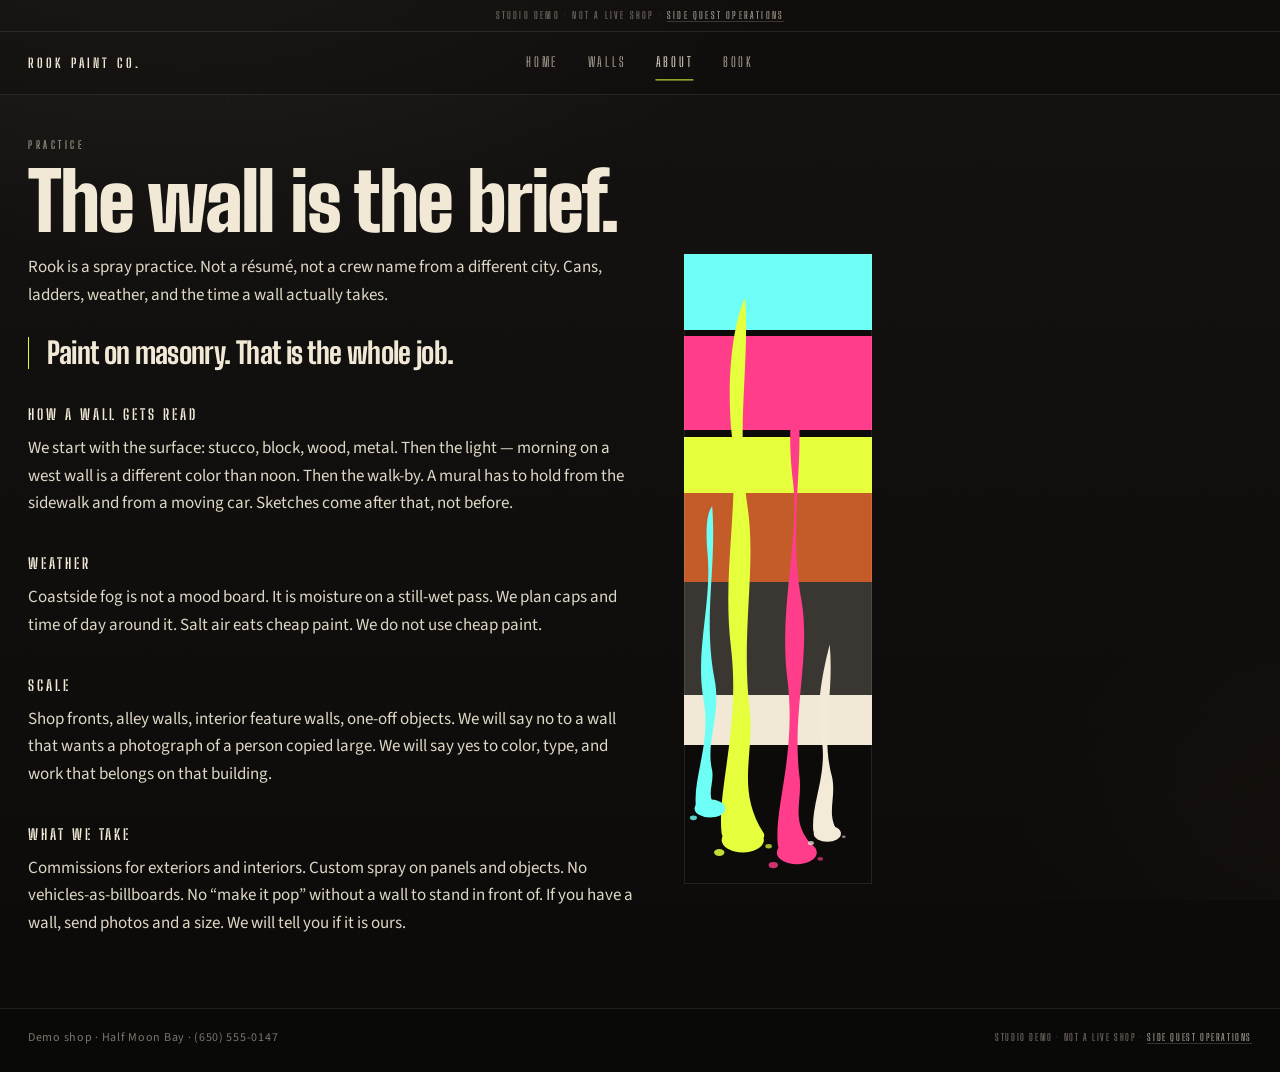
==== commit c1361a1b: "HOLD: Raise the studio finish without slowing the hero CTA. Keep spray personality and the faster he" ====
--- a/about.html
+++ b/about.html
@@ -7,7 +7,7 @@
   <meta name="description" content="Rook is a spray practice. How a wall gets read, how weather enters the work, what we take.">
   <link rel="canonical" href="https://rook.sidequestoperations.com/about.html">
   <link rel="icon" href="favicon.svg" type="image/svg+xml">
-  <meta name="theme-color" content="#141210">
+  <meta name="theme-color" content="#0c0b0a">
   <meta property="og:site_name" content="Rook Paint Co.">
   <meta property="og:title" content="About the practice — Rook Paint Co.">
   <meta property="og:description" content="A mural and custom spray practice. The wall is the brief.">
@@ -24,21 +24,23 @@
   <meta name="twitter:image" content="https://rook.sidequestoperations.com/images/og-rook.jpg">
   <link rel="preconnect" href="https://fonts.googleapis.com">
   <link rel="preconnect" href="https://fonts.gstatic.com" crossorigin>
-  <link href="https://fonts.googleapis.com/css2?family=Big+Shoulders+Display:wght@800;900&family=Big+Shoulders+Stencil+Display:wght@500;700;900&family=Source+Sans+3:ital,wght@0,400;0,600;0,700;1,400&display=swap" rel="stylesheet">
+  <link href="https://fonts.googleapis.com/css2?family=Big+Shoulders+Display:wght@700;800;900&family=Big+Shoulders+Stencil+Display:wght@500;700;900&family=Source+Sans+3:ital,wght@0,400;0,500;0,600;0,700;1,400&display=swap" rel="stylesheet">
   <link rel="stylesheet" href="styles.css">
 </head>
 <body>
   <a class="skip" href="#main">Skip to content</a>
-  <p class="house-bar">Studio demo · not a live shop · <a href="https://sidequestoperations.com">Side Quest Operations</a></p>
-  <header class="site-header">
-    <a class="brand" href="index.html">Rook Paint Co.</a>
-    <nav class="nav" aria-label="Primary">
-      <a href="index.html">Home</a>
-      <a href="work.html">Walls</a>
-      <a href="about.html" aria-current="page">About</a>
-      <a href="book.html">Book</a>
-    </nav>
-  </header>
+  <div class="mast">
+    <p class="house-bar">Studio demo · not a live shop · <a href="https://sidequestoperations.com">Side Quest Operations</a></p>
+    <header class="site-header">
+      <a class="brand" href="index.html">Rook Paint Co.</a>
+      <nav class="nav" aria-label="Primary">
+        <a href="index.html">Home</a>
+        <a href="work.html">Walls</a>
+        <a href="about.html" aria-current="page">About</a>
+        <a href="book.html">Book</a>
+      </nav>
+    </header>
+  </div>
   <main id="main" class="page">
     <p class="page-kicker">Practice</p>
     <h1>The wall is the brief.</h1>
@@ -77,8 +79,8 @@
     </div>
   </main>
   <footer class="site-footer">
-    <p>Demo shop · Half Moon Bay · (650) 555-0147</p>
-    <p class="demo">Studio demo · <a href="https://sidequestoperations.com">Side Quest Operations</a></p>
+    <p class="colophon">Demo shop · Half Moon Bay · (650) 555-0147</p>
+    <p class="demo">Studio demo · not a live shop · <a href="https://sidequestoperations.com">Side Quest Operations</a></p>
   </footer>
   <script src="site.js"></script>
 </body>
--- a/styles.css
+++ b/styles.css
@@ -1,32 +1,47 @@
 /* Rook Paint Co. — wall, not a template */
 :root {
-  --wall: #141210;
-  --wall-2: #1c1914;
-  --cream: #f3ead8;
-  --dust: #b7aea0;
-  --mute: #8a8174;
+  --ink: #0c0b0a;
+  --wall: #12110f;
+  --wall-2: #171410;
+  --cream: #f1e8d6;
+  --paper: #ece3d0;
+  --dust: #b4aa9c;
+  --mute: #7d766c;
   --mag: #ff3d8a;
   --acid: #e6ff3d;
   --cyn: #6dfff5;
   --rust: #c45c2a;
-  --line: rgba(243, 234, 216, 0.14);
+  --line: rgba(241, 232, 214, 0.1);
+  --line-strong: rgba(241, 232, 214, 0.18);
   --display: "Big Shoulders Display", "Arial Narrow", sans-serif;
   --stencil: "Big Shoulders Stencil Display", "Arial Narrow", sans-serif;
   --body: "Source Sans 3", "Segoe UI", sans-serif;
+  --ease-out: cubic-bezier(0.22, 1, 0.36, 1);
+  --ease-spray: cubic-bezier(0.16, 0.84, 0.28, 1);
 }
 
 *, *::before, *::after { box-sizing: border-box; }
-html { scroll-behavior: smooth; }
+html {
+  scroll-behavior: smooth;
+  -webkit-text-size-adjust: 100%;
+}
 html, body { margin: 0; min-height: 100%; }
 body {
   font-family: var(--body);
   color: var(--cream);
-  background: var(--wall);
-  line-height: 1.5;
+  background: var(--ink);
+  line-height: 1.58;
   overflow-x: hidden;
-}
-
-/* Concrete wall: stain, work-light, grain */
+  -webkit-font-smoothing: antialiased;
+  text-rendering: optimizeLegibility;
+  font-optical-sizing: auto;
+}
+::selection {
+  background: var(--acid);
+  color: #111;
+}
+
+/* Concrete wall: stain, work-light, grain — quieter, inkier */
 body::before {
   content: "";
   position: fixed;
@@ -34,11 +49,10 @@
   pointer-events: none;
   z-index: 0;
   background:
-    radial-gradient(1200px 700px at 12% -10%, rgba(243, 234, 216, 0.09), transparent 55%),
-    radial-gradient(900px 600px at 110% 80%, rgba(255, 61, 138, 0.07), transparent 50%),
-    radial-gradient(700px 500px at -10% 110%, rgba(109, 255, 245, 0.05), transparent 45%),
-    repeating-linear-gradient(90deg, transparent 0 5px, rgba(0,0,0,.12) 5px 6px),
-    linear-gradient(180deg, #191714, #100e0c);
+    radial-gradient(1100px 640px at 14% -12%, rgba(241, 232, 214, 0.07), transparent 58%),
+    radial-gradient(720px 480px at 108% 92%, rgba(196, 92, 42, 0.045), transparent 52%),
+    repeating-linear-gradient(90deg, transparent 0 7px, rgba(0,0,0,.11) 7px 8px),
+    linear-gradient(180deg, #141210, var(--ink));
 }
 body::after {
   content: "";
@@ -46,7 +60,7 @@
   inset: 0;
   pointer-events: none;
   z-index: 1;
-  opacity: 0.09;
+  opacity: 0.07;
   mix-blend-mode: overlay;
   background-image: url("data:image/svg+xml;utf8,<svg xmlns='http://www.w3.org/2000/svg' width='160' height='160'><filter id='n'><feTurbulence type='fractalNoise' baseFrequency='.85' numOctaves='4' stitchTiles='stitch'/></filter><rect width='100%' height='100%' filter='url(%23n)'/></svg>");
 }
@@ -66,18 +80,23 @@
   text-decoration: none;
 }
 
-.wrap, .site-header, main, .site-footer, .spray-enter, .house-bar {
+.wrap, .mast, .site-header, main, .site-footer, .spray-enter, .house-bar {
   position: relative;
   z-index: 2;
 }
 
-/* Quiet house-demo strip — visible, does not fight the stencil nav */
+/* Mast: gallery running-head + stencil nav, two hairlines */
+.mast {
+  border-bottom: 1px solid var(--line);
+  background: rgba(8, 7, 6, 0.28);
+}
 .house-bar {
   margin: 0;
-  padding: 0.38rem 1.5rem;
-  font-family: var(--stencil);
-  font-size: 0.68rem;
-  letter-spacing: 0.16em;
+  padding: 0.48rem 1.75rem;
+  font-family: var(--stencil);
+  font-size: 0.625rem;
+  font-weight: 500;
+  letter-spacing: 0.22em;
   text-transform: uppercase;
   color: var(--mute);
   text-align: center;
@@ -86,27 +105,27 @@
 .house-bar a {
   color: var(--dust);
   text-decoration: none;
-  border-bottom: 1px solid rgba(243, 234, 216, 0.22);
+  border-bottom: 1px solid var(--line-strong);
 }
 .house-bar a:hover,
-.house-bar a:focus-visible { color: var(--acid); }
+.house-bar a:focus-visible { color: var(--cream); border-bottom-color: var(--acid); }
 
 /* —— Nav: stencil kick along the wall —— */
 .site-header {
   display: flex;
   align-items: center;
   justify-content: space-between;
-  gap: 1rem;
-  padding: 1.15rem 1.5rem 1rem;
-  border-bottom: 1px solid var(--line);
-  position: relative;
-  min-height: 3.6rem;
+  gap: 1.1rem;
+  padding: 1.2rem 1.75rem 1.1rem;
+  border-bottom: 0;
+  position: relative;
+  min-height: 3.85rem;
 }
 .brand {
   font-family: var(--stencil);
   font-weight: 700;
-  font-size: 1.05rem;
-  letter-spacing: 0.18em;
+  font-size: 0.82rem;
+  letter-spacing: 0.24em;
   text-transform: uppercase;
   color: var(--cream);
   text-decoration: none;
@@ -114,7 +133,7 @@
 .brand:hover { color: var(--acid); }
 .nav {
   display: flex;
-  gap: 1.6rem;
+  gap: 1.85rem;
   flex-wrap: wrap;
   justify-content: center;
   position: absolute;
@@ -124,8 +143,8 @@
 }
 .nav a {
   font-family: var(--stencil);
-  font-size: 1.05rem;
-  letter-spacing: 0.16em;
+  font-size: 0.84rem;
+  letter-spacing: 0.2em;
   text-transform: uppercase;
   color: var(--dust);
   text-decoration: none;
@@ -138,22 +157,20 @@
   position: absolute;
   left: 0;
   right: 0;
-  bottom: -5px;
-  height: 3px;
-  background: var(--mag);
-  border-radius: 2px;
-  box-shadow: 0 0 10px var(--mag);
+  bottom: -7px;
+  height: 1px;
+  background: var(--acid);
 }
 .nav a:hover { color: var(--cream); }
 
 /* —— Stencil-painted display type —— */
 .stage {
-  padding: 2.2rem 1.5rem 1.25rem;
-  min-height: calc(100vh - 4.5rem);
+  padding: 2.6rem 1.75rem 1.4rem;
+  min-height: calc(100vh - 5.2rem);
   display: grid;
   grid-template-columns: 1fr;
   grid-template-rows: 1fr auto;
-  gap: 1.25rem;
+  gap: 1.6rem;
   align-items: stretch;
   isolation: isolate;
 }
@@ -170,24 +187,26 @@
   -webkit-mask-image: linear-gradient(90deg, transparent 0%, transparent 20%, rgba(0,0,0,.28) 34%, #000 48%);
   mask-image: linear-gradient(90deg, transparent 0%, transparent 20%, rgba(0,0,0,.28) 34%, #000 48%);
 }
-.eyebrow {
-  font-family: var(--stencil);
-  letter-spacing: 0.28em;
-  text-transform: uppercase;
-  font-size: 0.78rem;
-  color: var(--cyn);
-  margin: 0 0 0.4rem;
+.eyebrow,
+.page-kicker {
+  font-family: var(--stencil);
+  font-weight: 500;
+  letter-spacing: 0.32em;
+  text-transform: uppercase;
+  font-size: 0.6875rem;
+  color: var(--dust);
+  margin: 0 0 0.7rem;
 }
 .drip-type {
   margin: 0;
-  line-height: 0.82;
+  line-height: 0.8;
   font-family: var(--stencil);
   font-weight: 900;
   font-size: clamp(5.4rem, 22vw, 13.5rem);
-  letter-spacing: 0.012em;
+  letter-spacing: 0.008em;
   color: var(--cream);
   position: relative;
-  padding: 0.08em 0.1em 0.16em 0;
+  padding: 0.08em 0.1em 0.12em 0;
   overflow: visible;
 }
 .word {
@@ -210,10 +229,10 @@
   -webkit-text-fill-color: var(--cream);
   pointer-events: none;
   opacity: 0;
-  filter: blur(1.6px);
-  transform: scale(1.018);
-  animation: mist-in 0.45s ease-out forwards;
-  --mist-op: 0.42;
+  filter: blur(1.4px);
+  transform: scale(1.012);
+  animation: mist-in 0.7s var(--ease-out) forwards;
+  --mist-op: 0.28;
 }
 .ch:nth-child(1) .mist { animation-delay: 0.02s; }
 .ch:nth-child(2) .mist { animation-delay: 0.06s; }
@@ -238,7 +257,7 @@
   -webkit-text-fill-color: transparent;
   /* Readable immediately: start ~78% painted, finish within ~500ms */
   clip-path: inset(-8% -10% -12% -10%);
-  animation: paint-down 0.42s cubic-bezier(0.2, 0.75, 0.2, 1) both;
+  animation: paint-down 0.42s var(--ease-spray) both;
 }
 .ch:nth-child(1) .letter { animation-delay: 0s; }
 .ch:nth-child(2) .letter { animation-delay: 0.05s; }
@@ -261,41 +280,44 @@
   pointer-events: none;
   z-index: 2;
   opacity: 0;
-  animation: speck-in 0.7s ease-out 0.12s forwards;
+  animation: speck-in 1.05s var(--ease-out) 0.16s forwards;
 }
 @keyframes speck-in {
-  to { opacity: 1; }
+  to { opacity: 0.88; }
 }
 
 .co {
   font-family: var(--stencil);
-  font-size: clamp(1.4rem, 4vw, 2.4rem);
-  letter-spacing: 0.42em;
+  font-weight: 500;
+  font-size: clamp(1.05rem, 2.6vw, 1.55rem);
+  letter-spacing: 0.28em;
   text-transform: uppercase;
   color: var(--dust);
-  margin: 0.35rem 0 1.4rem;
+  margin: 0.15rem 0 1.7rem;
 }
 
 .lede {
   max-width: 34rem;
-  font-size: 1.2rem;
-  color: var(--cream);
-  margin: 0 0 1.5rem;
+  font-size: 1.125rem;
+  line-height: 1.55;
+  letter-spacing: 0.01em;
+  color: rgba(241, 232, 214, 0.92);
+  margin: 0 0 1.85rem;
 }
 .lede strong { font-weight: 700; color: var(--acid); }
 
 .actions {
   display: flex;
   flex-wrap: wrap;
-  gap: 0.8rem 1rem;
+  gap: 0.85rem 1.05rem;
 }
 /* Primary CTA is readable at t=0; a short wet-spray settle, not a hide */
 .stage-main .actions .btn {
-  animation: cta-settle 0.4s ease-out both;
+  animation: cta-settle 0.45s var(--ease-out) both;
 }
 .stage-main .actions .btn.ghost { animation-delay: 0.06s; }
 @keyframes cta-settle {
-  from { filter: contrast(1.12) brightness(1.06); transform: translateY(2px); }
+  from { filter: contrast(1.06) brightness(1.03); transform: translateY(1px); }
   to { filter: none; transform: none; }
 }
 
@@ -305,58 +327,53 @@
   isolation: isolate;
   display: inline-block;
   font-family: var(--stencil);
-  font-size: 1.05rem;
-  letter-spacing: 0.14em;
+  font-size: 0.95rem;
+  font-weight: 700;
+  letter-spacing: 0.16em;
   text-transform: uppercase;
   text-decoration: none;
   color: #111;
   background: var(--acid);
-  padding: 0.85rem 1.25rem 0.7rem;
+  padding: 0.92rem 1.35rem 0.78rem;
   border: 0;
   cursor: pointer;
-  clip-path: polygon(2% 8%, 98% 0, 100% 92%, 0 100%);
+  clip-path: polygon(1% 5%, 99% 0, 100% 95%, 0 100%);
+  transition: filter 0.35s var(--ease-out);
 }
 .btn.ghost {
   background: transparent;
   color: var(--cream);
-  box-shadow: inset 0 0 0 2px var(--cream);
+  box-shadow: inset 0 0 0 1px var(--cream);
 }
 .btn::before {
   content: "";
   position: absolute;
-  inset: -28%;
+  inset: -24%;
   z-index: -1;
-  background: radial-gradient(circle, var(--mag) 0%, transparent 68%);
+  background: radial-gradient(circle, rgba(230, 255, 61, 0.55) 0%, transparent 70%);
   opacity: 0;
-  filter: blur(14px);
-  transition: opacity 0.18s ease;
+  filter: blur(16px);
+  transition: opacity 0.4s var(--ease-out);
 }
 .btn:hover::before,
-.btn:focus-visible::before { opacity: 0.7; }
+.btn:focus-visible::before { opacity: 0.32; }
 .btn:hover,
 .btn:focus-visible {
-  animation: can-shake 0.28s ease;
-}
-.btn.ghost:hover { background: rgba(243, 234, 216, 0.08); }
-
-@keyframes can-shake {
-  0%, 100% { transform: translate(0, 0) rotate(0); }
-  25% { transform: translate(-2px, 1px) rotate(-0.5deg); }
-  50% { transform: translate(2px, -1px) rotate(0.6deg); }
-  75% { transform: translate(-1px, 1px) rotate(-0.2deg); }
-}
+  filter: brightness(1.04);
+}
+.btn.ghost:hover { background: rgba(241, 232, 214, 0.05); }
 
 /* Full-width service row — spread, not a stacked box */
 .rack {
   list-style: none;
   margin: 0;
-  padding: 0.4rem 0 1.6rem;
+  padding: 0.55rem 0 1.75rem;
   border-left: 0;
   position: relative;
   z-index: 1;
   display: grid;
   grid-template-columns: repeat(4, minmax(0, 1fr));
-  gap: 1.25rem 2rem;
+  gap: 1.15rem 2.1rem;
   width: 100%;
   align-self: end;
 }
@@ -364,18 +381,19 @@
 .rack a {
   display: block;
   font-family: var(--stencil);
-  letter-spacing: 0.12em;
-  text-transform: uppercase;
-  font-size: clamp(1.05rem, 1.8vw, 1.55rem);
+  letter-spacing: 0.14em;
+  text-transform: uppercase;
+  font-size: clamp(1rem, 1.7vw, 1.42rem);
   font-weight: 700;
   color: var(--cream);
   text-decoration: none;
-  padding: 0.85rem 0.9rem 0.75rem;
+  padding: 0.9rem 0.85rem 0.78rem;
   background: none;
   border: 0;
   box-shadow: none;
-  text-shadow: 0 1px 10px rgba(20, 18, 16, 0.85);
-  animation: rack-spray 0.42s cubic-bezier(0.2, 0.75, 0.2, 1) both;
+  text-shadow: 0 1px 12px rgba(12, 11, 10, 0.8);
+  animation: rack-spray 0.42s var(--ease-spray) both;
+  transition: color 0.2s var(--ease-out), background-color 0.2s var(--ease-out);
 }
 .rack li:nth-child(1) a { animation-delay: 0.04s; }
 .rack li:nth-child(2) a { animation-delay: 0.1s; }
@@ -390,15 +408,15 @@
 .rack b {
   display: block;
   font-weight: 500;
-  font-size: 0.72rem;
-  color: var(--mag);
-  letter-spacing: 0.22em;
-  margin-bottom: 0.2rem;
+  font-size: 0.64rem;
+  color: var(--dust);
+  letter-spacing: 0.24em;
+  margin-bottom: 0.28rem;
 }
 .rack a:hover b,
 .rack a:focus-visible b { color: #111; }
 @keyframes rack-spray {
-  from { opacity: 0.5; filter: blur(3px); clip-path: inset(0 18% 0 0); }
+  from { opacity: 0.72; filter: blur(1.2px); clip-path: inset(0 10% 0 0); }
   to { opacity: 1; filter: none; clip-path: inset(0 0 0 0); }
 }
 .reduced .rack a { animation: none; }
@@ -414,7 +432,7 @@
 .reduced .look.in-view .chip { opacity: 1; transform: none; }
 
 
-/* Page-enter spray bursts */
+/* Page-enter spray bursts — mist, not a toy flash */
 .spray-enter {
   position: fixed;
   inset: 0;
@@ -423,21 +441,21 @@
 }
 .burst {
   position: absolute;
-  width: min(46vw, 520px);
-  height: min(46vw, 520px);
+  width: min(28vw, 280px);
+  height: min(28vw, 280px);
   border-radius: 50%;
   opacity: 0;
-  filter: blur(18px);
-  animation: spray-in 0.85s ease-out forwards;
+  filter: blur(22px);
+  animation: spray-in 0.72s var(--ease-out) forwards;
   mix-blend-mode: screen;
 }
-.burst.b1 { left: 6%; top: 8%; background: radial-gradient(circle, rgba(255,61,138,.55), transparent 70%); }
-.burst.b2 { right: 4%; top: 28%; background: radial-gradient(circle, rgba(230,255,61,.4), transparent 70%); animation-delay: 0.12s; }
-.burst.b3 { left: 30%; bottom: 6%; background: radial-gradient(circle, rgba(109,255,245,.4), transparent 70%); animation-delay: 0.22s; }
+.burst.b1 { left: 8%; top: 12%; background: radial-gradient(circle, rgba(241,232,214,.22), transparent 72%); }
+.burst.b2 { right: 8%; top: 30%; background: radial-gradient(circle, rgba(230,255,61,.14), transparent 72%); animation-delay: 0.1s; }
+.burst.b3 { left: 34%; bottom: 10%; background: radial-gradient(circle, rgba(255,61,138,.12), transparent 72%); animation-delay: 0.18s; }
 @keyframes spray-in {
-  0% { opacity: 0; transform: scale(0.18); }
-  38% { opacity: 0.85; }
-  100% { opacity: 0; transform: scale(1.35); }
+  0% { opacity: 0; transform: scale(0.42); }
+  40% { opacity: 0.42; }
+  100% { opacity: 0; transform: scale(1.12); }
 }
 
 /* Mouse spray: canvas overlay, dots fade on their own clock */
@@ -452,43 +470,38 @@
 
 /* Inner pages */
 .page {
-  padding: 2rem 1.5rem 3rem;
+  padding: 2.6rem 1.75rem 3.4rem;
   max-width: 1180px;
-}
-.page-kicker {
-  font-family: var(--stencil);
-  letter-spacing: 0.28em;
-  text-transform: uppercase;
-  font-size: 0.78rem;
-  color: var(--cyn);
-  margin: 0 0 0.4rem;
 }
 .page h1,
 .look-hero h1 {
   font-family: var(--display);
   font-weight: 900;
-  font-size: clamp(2.8rem, 8vw, 5.2rem);
-  line-height: 0.9;
-  letter-spacing: -0.03em;
-  margin: 0 0 0.8rem;
+  font-size: clamp(2.7rem, 7.4vw, 5rem);
+  line-height: 0.92;
+  letter-spacing: -0.028em;
+  margin: 0 0 1rem;
+  text-wrap: balance;
 }
 .page .intro,
 .look-hero .intro {
   max-width: 38rem;
-  font-size: 1.15rem;
+  font-size: 1.0625rem;
+  line-height: 1.6;
+  letter-spacing: 0.01em;
   color: var(--dust);
-  margin: 0 0 2rem;
-}
-
-html:has(.lookbook) { scroll-padding-top: 3.6rem; }
+  margin: 0 0 2.4rem;
+}
+
+html:has(.lookbook) { scroll-padding-top: 3.85rem; }
 
 /* —— Walls lookbook: rack of looks, not a brick grid —— */
-.lookbook { padding: 0 0 2.5rem; }
+.lookbook { padding: 0 0 2.75rem; }
 .look-hero {
-  padding: 2rem 1.5rem 1.1rem;
+  padding: 2.5rem 1.75rem 1.35rem;
   max-width: 42rem;
 }
-.look-hero .intro { margin-bottom: 0.4rem; }
+.look-hero .intro { margin-bottom: 0.5rem; }
 
 .look-rack {
   position: sticky;
@@ -499,49 +512,49 @@
   overflow-x: auto;
   -webkit-overflow-scrolling: touch;
   scrollbar-width: thin;
-  scrollbar-color: var(--mag) transparent;
+  scrollbar-color: rgba(241, 232, 214, 0.28) transparent;
   border-block: 1px solid var(--line);
   background:
-    linear-gradient(180deg, rgba(20, 18, 16, 0.94), rgba(16, 14, 12, 0.9));
-  backdrop-filter: blur(8px);
+    linear-gradient(180deg, rgba(12, 11, 10, 0.94), rgba(12, 11, 10, 0.88));
+  backdrop-filter: blur(10px);
 }
 .look-rack a {
   flex: 0 0 auto;
   display: flex;
   align-items: baseline;
-  gap: 0.45rem;
-  padding: 0.85rem 1.15rem 0.75rem;
-  font-family: var(--stencil);
-  letter-spacing: 0.14em;
+  gap: 0.5rem;
+  padding: 0.92rem 1.2rem 0.82rem;
+  font-family: var(--stencil);
+  letter-spacing: 0.16em;
   text-transform: uppercase;
   text-decoration: none;
   color: var(--dust);
-  font-size: 0.92rem;
+  font-size: 0.78rem;
   white-space: nowrap;
   border-right: 1px solid var(--line);
 }
 .look-rack a:hover,
-.look-rack a:focus-visible { color: var(--cream); background: rgba(243, 234, 216, 0.05); }
-.look-rack a:focus-visible { outline: 2px solid var(--acid); outline-offset: -2px; }
+.look-rack a:focus-visible { color: var(--cream); background: rgba(241, 232, 214, 0.04); }
+.look-rack a:focus-visible { outline: 1px solid var(--acid); outline-offset: -1px; }
 .look-rack b {
   font-weight: 700;
-  color: var(--mag);
-  letter-spacing: 0.08em;
-  font-size: 0.78rem;
+  color: var(--mute);
+  letter-spacing: 0.12em;
+  font-size: 0.68rem;
 }
 
 .look {
   display: grid;
   grid-template-columns: minmax(0, 1.45fr) minmax(260px, 26rem);
-  gap: 1.4rem 1.75rem;
+  gap: 1.6rem 2rem;
   align-items: start;
-  padding: 2.75rem 1.5rem 3rem 0;
+  padding: 3rem 1.75rem 3.2rem 0;
   border-bottom: 1px solid var(--line);
-  scroll-margin-top: 3.6rem;
+  scroll-margin-top: 3.85rem;
 }
 .look.flip {
   grid-template-columns: minmax(260px, 26rem) minmax(0, 1.45fr);
-  padding-left: 1.5rem;
+  padding-left: 1.75rem;
   padding-right: 0;
 }
 .look.flip .look-mural { order: 2; }
@@ -550,7 +563,7 @@
 .look-mural {
   position: relative;
   margin: 0;
-  background: #0d0c0a;
+  background: var(--ink);
   overflow: hidden;
   isolation: isolate;
   min-height: 0;
@@ -577,23 +590,22 @@
 .look-mural::before {
   content: "";
   position: absolute;
-  inset: -18%;
-  z-index: 1;
-  pointer-events: none;
-  background: radial-gradient(circle at 38% 24%, rgba(255, 61, 138, 0.3), transparent 55%);
-  opacity: 0;
-  transition: opacity 0.2s ease;
-  mix-blend-mode: screen;
-}
-.look-mural:hover::before,
-.look-mural:focus-within::before { opacity: 1; }
-.look-mural::after {
-  content: "";
-  position: absolute;
   inset: 0;
   z-index: 1;
   pointer-events: none;
-  opacity: 0.14;
+  background: linear-gradient(180deg, transparent 62%, rgba(12, 11, 10, 0.18) 100%);
+  opacity: 0.7;
+  transition: opacity 0.4s var(--ease-out);
+}
+.look-mural:hover::before,
+.look-mural:focus-within::before { opacity: 0.35; }
+.look-mural::after {
+  content: "";
+  position: absolute;
+  inset: 0;
+  z-index: 1;
+  pointer-events: none;
+  opacity: 0.1;
   mix-blend-mode: overlay;
   background-image: url("data:image/svg+xml;utf8,<svg xmlns='http://www.w3.org/2000/svg' width='140' height='140'><filter id='n'><feTurbulence type='fractalNoise' baseFrequency='.9' numOctaves='3' stitchTiles='stitch'/></filter><rect width='100%' height='100%' filter='url(%23n)'/></svg>");
 }
@@ -602,92 +614,92 @@
   clip-path: inset(0 0 100% 0);
 }
 .look.in-view .look-mural {
-  animation: mural-paint 1.15s cubic-bezier(0.2, 0.75, 0.2, 1) both;
+  animation: mural-paint 1.05s var(--ease-spray) both;
 }
 @keyframes mural-paint {
-  from { clip-path: inset(-2% -2% 102% -2%); }
-  to { clip-path: inset(-2% -2% -2% -2%); }
+  from { clip-path: inset(-1% -1% 102% -1%); }
+  to { clip-path: inset(-1% -1% -1% -1%); }
 }
 
 /* Paper treatment taped to the wall */
 .look-sheet {
   position: relative;
-  color: #1c1914;
-  background: #e8dfcc;
-  padding: 1.55rem 1.35rem 1.4rem;
-  margin: 1.4rem 1.25rem 0;
-  transform: rotate(-0.55deg);
-  clip-path: polygon(0.8% 0, 100% 1.1%, 98.8% 100%, 0 98.6%);
+  color: #161410;
+  background: var(--paper);
+  padding: 1.7rem 1.5rem 1.55rem;
+  margin: 1.5rem 1.35rem 0;
+  transform: rotate(-0.32deg);
+  clip-path: polygon(0.35% 0, 100% 0.4%, 99.5% 100%, 0 99.5%);
   box-shadow:
-    10px 12px 0 rgba(0, 0, 0, 0.28),
-    0 0 0 1px rgba(20, 18, 16, 0.12);
-}
-.look.flip .look-sheet { transform: rotate(0.5deg); }
+    0 22px 44px rgba(0, 0, 0, 0.32),
+    0 0 0 1px rgba(20, 18, 16, 0.08);
+}
+.look.flip .look-sheet { transform: rotate(0.28deg); }
 .look-sheet::before {
   content: "";
   position: absolute;
   inset: 0;
   pointer-events: none;
-  opacity: 0.22;
+  opacity: 0.16;
   mix-blend-mode: multiply;
   background-image: url("data:image/svg+xml;utf8,<svg xmlns='http://www.w3.org/2000/svg' width='120' height='120'><filter id='n'><feTurbulence type='fractalNoise' baseFrequency='.8' numOctaves='4' stitchTiles='stitch'/></filter><rect width='100%' height='100%' filter='url(%23n)'/></svg>");
 }
 .look-sheet .tape {
   position: absolute;
-  top: -11px;
-  height: 22px;
-  background: rgba(243, 234, 216, 0.55);
+  top: -9px;
+  height: 18px;
+  background: rgba(241, 232, 214, 0.62);
   box-shadow:
-    inset 0 0 0 1px rgba(20, 18, 16, 0.12),
-    0 1px 0 rgba(255, 255, 255, 0.2);
+    inset 0 0 0 1px rgba(20, 18, 16, 0.08),
+    0 1px 0 rgba(255, 255, 255, 0.16);
   z-index: 2;
 }
 .look-sheet .tape.t1 {
   left: 14%;
-  width: 78px;
-  transform: rotate(-9deg);
+  width: 72px;
+  transform: rotate(-6deg);
 }
 .look-sheet .tape.t2 {
   right: 12%;
   left: auto;
-  width: 56px;
-  transform: rotate(7deg);
-  background: rgba(230, 255, 61, 0.28);
+  width: 50px;
+  transform: rotate(5deg);
+  background: rgba(230, 255, 61, 0.16);
 }
 
 .look-kicker {
   font-family: var(--stencil);
-  letter-spacing: 0.22em;
-  text-transform: uppercase;
-  font-size: 0.68rem;
-  color: #c45c2a;
-  margin: 0 0 0.35rem;
+  letter-spacing: 0.24em;
+  text-transform: uppercase;
+  font-size: 0.625rem;
+  color: var(--rust);
+  margin: 0 0 0.45rem;
   position: relative;
 }
 .look-no {
   font-family: var(--stencil);
   font-weight: 900;
-  font-size: clamp(2.4rem, 6vw, 3.4rem);
-  line-height: 0.85;
-  letter-spacing: 0.04em;
+  font-size: clamp(2.3rem, 5.6vw, 3.2rem);
+  line-height: 0.86;
+  letter-spacing: 0.03em;
   text-transform: uppercase;
   color: #141210;
-  margin: 0 0 0.15rem;
+  margin: 0 0 0.2rem;
   position: relative;
 }
 .look-no span {
   display: block;
-  font-size: 0.72rem;
-  letter-spacing: 0.28em;
+  font-size: 0.64rem;
+  letter-spacing: 0.3em;
   font-weight: 700;
-  color: #ff3d8a;
-  margin-bottom: 0.15rem;
+  color: var(--rust);
+  margin-bottom: 0.18rem;
 }
 .look.await-paint:not(.in-view) .look-no {
   clip-path: inset(0 100% 0 -6%);
 }
 .look.in-view .look-no {
-  animation: stencil-reveal 0.55s 0.18s cubic-bezier(0.2, 0.75, 0.2, 1) both;
+  animation: stencil-reveal 0.62s 0.12s var(--ease-spray) both;
 }
 @keyframes stencil-reveal {
   from { clip-path: inset(0 100% 0 -8%); }
@@ -697,158 +709,157 @@
 .look-sheet h2 {
   font-family: var(--stencil);
   font-weight: 700;
-  font-size: clamp(1.6rem, 3vw, 2.05rem);
-  letter-spacing: 0.08em;
-  text-transform: uppercase;
-  margin: 0 0 0.55rem;
+  font-size: clamp(1.5rem, 2.8vw, 1.95rem);
+  letter-spacing: 0.07em;
+  text-transform: uppercase;
+  margin: 0 0 0.65rem;
   color: #141210;
 }
 .look-line {
-  margin: 0 0 1.15rem;
+  margin: 0 0 1.25rem;
   font-size: 1.02rem;
-  line-height: 1.4;
-  color: #2a2620;
+  line-height: 1.5;
+  color: #2c2822;
 }
 
 .look-meta { margin: 0; }
 .look-meta > div {
-  padding: 0.65rem 0 0.55rem;
-  border-top: 1px dashed rgba(20, 18, 16, 0.22);
+  padding: 0.72rem 0 0.58rem;
+  border-top: 1px solid rgba(20, 18, 16, 0.12);
 }
 .look-meta h3 {
   font-family: var(--stencil);
-  font-size: 0.72rem;
-  letter-spacing: 0.2em;
-  text-transform: uppercase;
-  margin: 0 0 0.35rem;
-  color: #8a4a24;
+  font-size: 0.64rem;
+  letter-spacing: 0.22em;
+  text-transform: uppercase;
+  margin: 0 0 0.38rem;
+  color: #7a4a28;
 }
 .look-meta p {
   margin: 0;
   font-size: 0.98rem;
-  color: #1c1914;
+  line-height: 1.45;
+  color: #161410;
 }
 
 .chips {
   list-style: none;
   display: flex;
   flex-wrap: wrap;
-  gap: 0.4rem 0.55rem;
+  gap: 0.42rem 0.65rem;
   margin: 0;
   padding: 0;
 }
 .chip {
   display: flex;
   align-items: center;
-  gap: 0.35rem;
-  font-family: var(--stencil);
-  font-size: 0.72rem;
-  letter-spacing: 0.12em;
-  text-transform: uppercase;
-  color: #1c1914;
+  gap: 0.38rem;
+  font-family: var(--stencil);
+  font-size: 0.68rem;
+  letter-spacing: 0.14em;
+  text-transform: uppercase;
+  color: #161410;
 }
 .chip i {
   display: block;
-  width: 1.15rem;
-  height: 1.15rem;
+  width: 0.95rem;
+  height: 0.95rem;
   flex: none;
   font-style: normal;
-  box-shadow: inset 0 0 0 1px rgba(20, 18, 16, 0.25);
-  transform: rotate(-4deg);
+  box-shadow: inset 0 0 0 1px rgba(20, 18, 16, 0.22);
+  transform: none;
 }
 .chip i[data-can="fog"] { background: #8e98a2; }
 .chip i[data-can="magenta"] { background: var(--mag); }
 .chip i[data-can="acid"] { background: var(--acid); }
 .chip i[data-can="cyan"] { background: var(--cyn); }
 .chip i[data-can="rust"] { background: var(--rust); }
-.chip i[data-can="cream"] { background: var(--cream); box-shadow: inset 0 0 0 1px rgba(20, 18, 16, 0.35); }
+.chip i[data-can="cream"] { background: var(--cream); box-shadow: inset 0 0 0 1px rgba(20, 18, 16, 0.32); }
 .chip i[data-can="night"] { background: #141210; }
 
-.look.await-paint:not(.in-view) .chip { opacity: 0; transform: translateY(8px) rotate(-14deg); }
+.look.await-paint:not(.in-view) .chip { opacity: 0; transform: translateY(5px); }
 .look.in-view .chip {
-  animation: chip-stick 0.42s cubic-bezier(0.2, 0.85, 0.2, 1.1) both;
-}
-.look.in-view .chip:nth-child(1) { animation-delay: 0.38s; }
-.look.in-view .chip:nth-child(2) { animation-delay: 0.48s; }
-.look.in-view .chip:nth-child(3) { animation-delay: 0.58s; }
-.look.in-view .chip:nth-child(4) { animation-delay: 0.68s; }
-.look.in-view .chip:nth-child(5) { animation-delay: 0.78s; }
-.look.in-view .chip:nth-child(6) { animation-delay: 0.88s; }
+  animation: chip-stick 0.48s var(--ease-out) both;
+}
+.look.in-view .chip:nth-child(1) { animation-delay: 0.28s; }
+.look.in-view .chip:nth-child(2) { animation-delay: 0.36s; }
+.look.in-view .chip:nth-child(3) { animation-delay: 0.44s; }
+.look.in-view .chip:nth-child(4) { animation-delay: 0.52s; }
+.look.in-view .chip:nth-child(5) { animation-delay: 0.6s; }
+.look.in-view .chip:nth-child(6) { animation-delay: 0.68s; }
 @keyframes chip-stick {
-  0% { opacity: 0; transform: translateY(10px) rotate(-16deg); }
-  72% { opacity: 1; transform: translateY(-2px) rotate(4deg); }
-  100% { opacity: 1; transform: translateY(0) rotate(-3deg); }
+  0% { opacity: 0; transform: translateY(5px); }
+  100% { opacity: 1; transform: none; }
 }
 
 .look-cta {
-  padding: 3.2rem 1.5rem 1rem;
+  padding: 3.6rem 1.75rem 1.1rem;
   max-width: 38rem;
 }
 .look-cta h2 {
   font-family: var(--display);
   font-weight: 900;
-  font-size: clamp(2.2rem, 6vw, 3.6rem);
-  line-height: 0.9;
-  letter-spacing: -0.03em;
-  margin: 0 0 0.7rem;
+  font-size: clamp(2.15rem, 5.6vw, 3.4rem);
+  line-height: 0.92;
+  letter-spacing: -0.028em;
+  margin: 0 0 0.8rem;
 }
 .look-cta p {
-  margin: 0 0 1.25rem;
-  font-size: 1.12rem;
+  margin: 0 0 1.4rem;
+  font-size: 1.0625rem;
+  line-height: 1.55;
   color: var(--dust);
 }
 
 @media (min-width: 861px) {
-  .look-sheet { position: sticky; top: 4.4rem; }
+  .look-sheet { position: sticky; top: 4.6rem; }
 }
 
 /* About */
 .about-grid {
   display: grid;
-  grid-template-columns: minmax(0, 38rem) minmax(140px, 200px);
-  gap: 2.5rem;
+  grid-template-columns: minmax(0, 38rem) minmax(140px, 188px);
+  gap: 3rem;
   align-items: start;
 }
 .prose h2 {
   font-family: var(--stencil);
-  font-size: 1.15rem;
-  letter-spacing: 0.16em;
-  text-transform: uppercase;
-  margin: 2rem 0 0.5rem;
-  color: var(--acid);
-}
-.prose p { margin: 0 0 1rem; color: var(--cream); font-size: 1.08rem; }
+  font-size: 0.92rem;
+  letter-spacing: 0.2em;
+  text-transform: uppercase;
+  margin: 2.15rem 0 0.55rem;
+  color: var(--cream);
+}
+.prose p { margin: 0 0 1.05rem; color: rgba(241, 232, 214, 0.92); font-size: 1.0625rem; line-height: 1.62; }
 .prose p.pull {
   font-family: var(--display);
   font-weight: 800;
-  font-size: 2rem;
-  line-height: 1.05;
-  letter-spacing: -0.02em;
+  font-size: 1.85rem;
+  line-height: 1.08;
+  letter-spacing: -0.022em;
   color: var(--cream);
-  border-left: 6px solid var(--mag);
-  padding-left: 1rem;
-  margin: 1.4rem 0;
+  border-left: 1px solid var(--acid);
+  padding-left: 1.1rem;
+  margin: 1.7rem 0;
 }
 
 .swatch {
   position: sticky;
-  top: 1rem;
+  top: 1.15rem;
   overflow: hidden;
   height: min(70vh, 640px);
   background:
     linear-gradient(180deg,
       #6dfff5 0 12%,
-      #141210 12% 13%,
+      #0c0b0a 12% 13%,
       #ff3d8a 13% 28%,
-      #141210 28% 29%,
+      #0c0b0a 28% 29%,
       #e6ff3d 29% 38%,
       #c45c2a 38% 52%,
       #3a3732 52% 70%,
-      #f3ead8 70% 78%,
-      #141210 78% 100%);
-  box-shadow:
-    8px 0 0 rgba(255,61,138,.35),
-    inset -12px 0 24px rgba(0,0,0,.35);
+      #f1e8d6 70% 78%,
+      #0c0b0a 78% 100%);
+  box-shadow: inset 0 0 0 1px var(--line);
 }
 .swatch-drips {
   position: absolute;
@@ -862,85 +873,95 @@
 .book-grid {
   display: grid;
   grid-template-columns: 1fr 1fr;
-  gap: 2.5rem;
+  gap: 3rem;
   align-items: start;
 }
 .steps { list-style: none; margin: 0; padding: 0; }
 .steps li {
   display: grid;
-  grid-template-columns: 3rem 1fr;
-  gap: 0.8rem;
-  padding: 1rem 0;
+  grid-template-columns: 2.6rem 1fr;
+  gap: 0.95rem;
+  padding: 1.15rem 0;
   border-top: 1px solid var(--line);
 }
 .steps .n {
   font-family: var(--display);
   font-weight: 900;
-  font-size: 2rem;
+  font-size: 1.7rem;
   line-height: 1;
-  color: var(--mag);
+  color: var(--acid);
 }
 .steps h2 {
   font-family: var(--stencil);
-  font-size: 1.05rem;
-  letter-spacing: 0.14em;
-  text-transform: uppercase;
-  margin: 0 0 0.25rem;
-}
-.steps p { margin: 0; color: var(--dust); }
+  font-size: 0.92rem;
+  letter-spacing: 0.16em;
+  text-transform: uppercase;
+  margin: 0 0 0.3rem;
+}
+.steps p { margin: 0; color: var(--dust); line-height: 1.55; }
 
 .panel {
-  background: rgba(20, 18, 16, 0.6);
-  border: 1px solid var(--line);
-  padding: 1.25rem 1.25rem 1.4rem;
-  box-shadow: 12px 12px 0 rgba(255, 61, 138, 0.18);
+  background: var(--paper);
+  color: #161410;
+  border: 0;
+  padding: 1.55rem 1.5rem 1.65rem;
+  box-shadow:
+    0 22px 48px rgba(0, 0, 0, 0.34),
+    0 0 0 1px rgba(20, 18, 16, 0.08);
+  clip-path: polygon(0.4% 0, 100% 0.5%, 99.5% 100%, 0 99.5%);
 }
 .panel h2 {
   font-family: var(--stencil);
-  letter-spacing: 0.16em;
-  text-transform: uppercase;
-  font-size: 1rem;
-  margin: 0 0 1rem;
+  letter-spacing: 0.18em;
+  text-transform: uppercase;
+  font-size: 0.92rem;
+  margin: 0 0 1.05rem;
+  color: #141210;
 }
 label {
   display: block;
   font-family: var(--stencil);
-  letter-spacing: 0.12em;
-  text-transform: uppercase;
-  font-size: 0.75rem;
-  color: var(--dust);
-  margin: 0.7rem 0 0.25rem;
+  letter-spacing: 0.14em;
+  text-transform: uppercase;
+  font-size: 0.68rem;
+  color: #6e675c;
+  margin: 0.78rem 0 0.28rem;
 }
 input, textarea, select {
   width: 100%;
   font: inherit;
-  color: var(--cream);
-  background: #0e0d0b;
-  border: 1px solid var(--line);
-  padding: 0.65rem 0.7rem;
+  color: #161410;
+  background: #f7f1e4;
+  border: 1px solid rgba(20, 18, 16, 0.14);
+  padding: 0.68rem 0.72rem;
   border-radius: 0;
 }
+.panel input,
+.panel textarea,
+.panel select { color: #161410; }
 input:focus, textarea:focus, select:focus {
-  outline: 2px solid var(--acid);
+  outline: 1px solid var(--acid);
   outline-offset: 1px;
 }
 textarea { min-height: 7rem; resize: vertical; }
 .form-note {
-  margin: 0.8rem 0 0;
-  font-size: 0.92rem;
-  color: var(--cyn);
+  margin: 0.85rem 0 0;
+  font-size: 0.88rem;
+  color: #6e675c;
   min-height: 1.2em;
 }
 .contact-block {
-  margin-top: 1.5rem;
+  margin-top: 1.7rem;
   font-size: 1.02rem;
+  color: var(--dust);
+  line-height: 1.55;
 }
 .contact-block a { color: var(--acid); }
 .contact-block .phone {
   font-family: var(--display);
   font-weight: 800;
-  font-size: 2rem;
-  letter-spacing: 0.04em;
+  font-size: 1.85rem;
+  letter-spacing: 0.03em;
   color: var(--cream);
   text-decoration: none;
   display: inline-block;
@@ -949,54 +970,67 @@
 
 .site-footer {
   border-top: 1px solid var(--line);
-  padding: 0.85rem 1.5rem 1.2rem;
+  padding: 1.25rem 1.75rem 1.5rem;
   display: flex;
   justify-content: space-between;
-  gap: 1rem;
+  align-items: baseline;
+  gap: 1.25rem;
   color: var(--mute);
-  font-size: 0.8rem;
-  letter-spacing: 0.04em;
+  font-size: 0.75rem;
+  letter-spacing: 0.06em;
+  background: rgba(8, 7, 6, 0.35);
+}
+.site-footer .colophon {
+  margin: 0;
 }
 .site-footer .demo {
-  font-family: var(--stencil);
-  letter-spacing: 0.14em;
-  text-transform: uppercase;
-  font-size: 0.72rem;
+  margin: 0;
+  font-family: var(--stencil);
+  letter-spacing: 0.16em;
+  text-transform: uppercase;
+  font-size: 0.625rem;
+  font-weight: 500;
 }
 .site-footer .demo a {
-  color: inherit;
+  color: var(--dust);
   text-decoration: none;
-  border-bottom: 1px solid rgba(243, 234, 216, 0.2);
+  border-bottom: 1px solid var(--line-strong);
 }
 .site-footer .demo a:hover,
-.site-footer .demo a:focus-visible { color: var(--acid); }
+.site-footer .demo a:focus-visible { color: var(--cream); border-bottom-color: var(--acid); }
 
 @media (max-width: 860px) {
-  .stage { grid-template-columns: 1fr; min-height: calc(100vh - 4.5rem); }
+  .stage { grid-template-columns: 1fr; min-height: calc(100vh - 5.2rem); padding: 2rem 1.25rem 1.2rem; }
   .mural-wall {
     -webkit-mask-image: linear-gradient(180deg, transparent 0%, transparent 26%, rgba(0,0,0,.35) 42%, #000 56%);
     mask-image: linear-gradient(180deg, transparent 0%, transparent 26%, rgba(0,0,0,.35) 42%, #000 56%);
   }
-  .nav { position: static; transform: none; left: auto; top: auto; width: 100%; justify-content: center; padding-top: 0.35rem; }
-  .site-header { flex-wrap: wrap; justify-content: center; }
+  .nav { position: static; transform: none; left: auto; top: auto; width: 100%; justify-content: center; padding-top: 0.35rem; gap: 1.25rem; }
+  .site-header { flex-wrap: wrap; justify-content: center; padding: 1rem 1.25rem 0.95rem; }
   .brand { width: 100%; text-align: center; }
+  .house-bar { padding: 0.45rem 1.25rem; }
   .rack { grid-template-columns: 1fr 1fr; gap: 1rem 1.5rem; padding: 0.5rem 0 1.5rem; }
   .look,
   .look.flip {
     grid-template-columns: 1fr;
-    padding: 2.1rem 1rem 2.4rem;
+    padding: 2.2rem 1.1rem 2.5rem;
   }
   .look.flip .look-mural { order: -1; }
-  .look-sheet { margin: 0.2rem 0.4rem 0; }
+  .look-sheet { margin: 0.25rem 0.35rem 0; }
+  .look-hero { padding: 2.1rem 1.25rem 1.15rem; }
+  .look-cta { padding: 3rem 1.25rem 1rem; }
+  .page { padding: 2.1rem 1.25rem 2.8rem; }
   .look-mural svg { width: 100%; }
-  .about-grid, .book-grid { grid-template-columns: 1fr; }
+  .about-grid, .book-grid { grid-template-columns: 1fr; gap: 2rem; }
   .swatch { height: 120px; position: relative; }
+  .site-footer { padding: 1.1rem 1.25rem 1.35rem; flex-wrap: wrap; }
 }
 
 @media (max-width: 520px) {
   .drip-type { font-size: clamp(4.2rem, 28vw, 7rem); }
   .site-header { flex-direction: column; align-items: flex-start; }
-  .look-rack a { padding: 0.8rem 0.9rem 0.7rem; font-size: 0.82rem; }
+  .look-rack a { padding: 0.8rem 0.9rem 0.7rem; font-size: 0.74rem; }
+  .site-footer { flex-direction: column; align-items: flex-start; gap: 0.55rem; }
 }
 
 @media (prefers-reduced-motion: reduce) {
@@ -1015,7 +1049,7 @@
     opacity: 1;
   }
   .burst, .spray-enter { display: none; }
-  .btn:hover { animation: none; }
+  .btn:hover { animation: none; filter: none; }
   .stage-main .actions .btn { animation: none; }
   #spray-layer { display: none; }
   .look-mural,
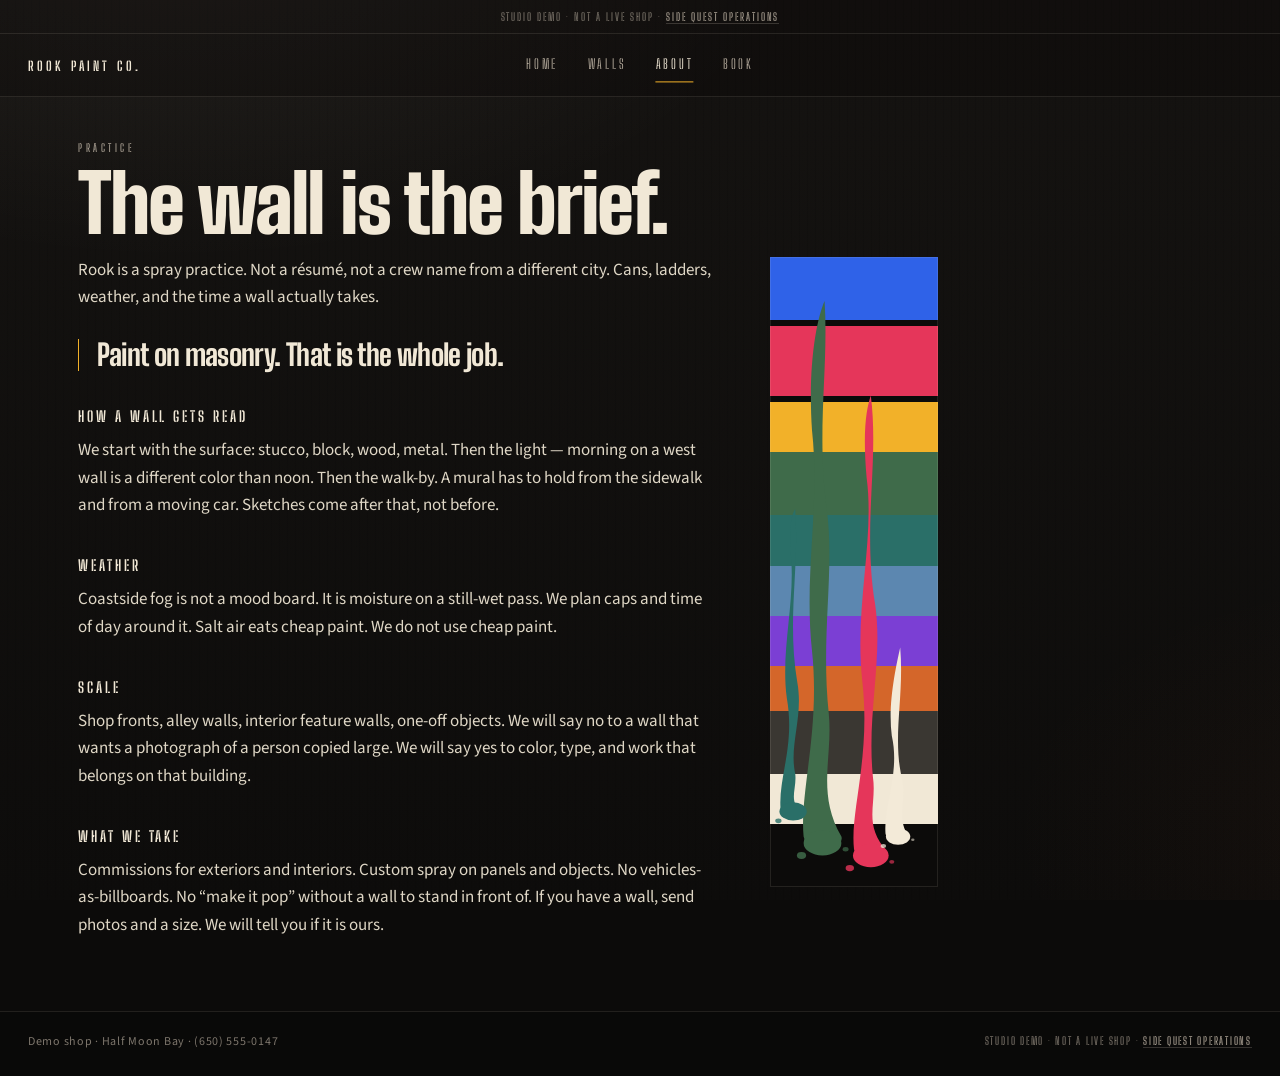
==== commit 980b40fa: "HOLD: Add chrome oxide, enamel teal, and mural sky. Wire refined green and supporting accents into t" ====
--- a/about.html
+++ b/about.html
@@ -57,19 +57,19 @@
         <h2>What we take</h2>
         <p>Commissions for exteriors and interiors. Custom spray on panels and objects. No vehicles-as-billboards. No “make it pop” without a wall to stand in front of. If you have a wall, send photos and a size. We will tell you if it is ours.</p>
       </div>
-      <div class="swatch" role="img" aria-label="Vertical paint test: cyan, magenta, acid, rust, cream">
+      <div class="swatch" role="img" aria-label="Vertical paint test: cobalt, vermilion, cadmium, oxide, enamel, sky, violet, rust, cream">
         <svg class="swatch-drips" viewBox="0 0 80 400" preserveAspectRatio="none" aria-hidden="true">
-          <path fill="#e6ff3d" d="M26 28 C28 70 22 110 27 160 C31 200 24 240 28 290 C30 318 22 340 34 368 C36 376 18 380 16 368 C14 340 24 300 20 250 C16 200 24 160 20 110 C18 70 22 40 26 28Z"/>
-          <ellipse cx="25" cy="372" rx="9" ry="8" fill="#e6ff3d"/>
-          <circle cx="15" cy="380" r="2.2" fill="#e6ff3d" opacity=".85"/>
-          <circle cx="36" cy="376" r="1.4" fill="#e6ff3d" opacity=".7"/>
-          <path fill="#ff3d8a" d="M48 88 C52 130 44 170 50 220 C54 255 46 290 49 330 C51 348 44 360 56 378 C58 384 42 388 40 376 C38 352 48 318 44 270 C40 222 50 180 46 140 C44 110 46 96 48 88Z"/>
-          <ellipse cx="48" cy="380" rx="8.5" ry="7.5" fill="#ff3d8a"/>
-          <circle cx="38" cy="388" r="2" fill="#ff3d8a" opacity=".8"/>
-          <circle cx="58" cy="384" r="1.2" fill="#ff3d8a" opacity=".65"/>
-          <path fill="#6dfff5" d="M12 160 C14 200 8 230 13 270 C16 292 9 310 12 328 C13 338 8 346 16 354 C18 358 6 360 5 350 C4 330 12 310 8 280 C5 250 12 220 10 190 C9 172 10 164 12 160Z"/>
-          <ellipse cx="11" cy="352" rx="6.5" ry="5.8" fill="#6dfff5"/>
-          <circle cx="4" cy="358" r="1.5" fill="#6dfff5" opacity=".8"/>
+          <path fill="#3f6b4a" d="M26 28 C28 70 22 110 27 160 C31 200 24 240 28 290 C30 318 22 340 34 368 C36 376 18 380 16 368 C14 340 24 300 20 250 C16 200 24 160 20 110 C18 70 22 40 26 28Z"/>
+          <ellipse cx="25" cy="372" rx="9" ry="8" fill="#3f6b4a"/>
+          <circle cx="15" cy="380" r="2.2" fill="#3f6b4a" opacity=".85"/>
+          <circle cx="36" cy="376" r="1.4" fill="#3f6b4a" opacity=".7"/>
+          <path fill="#e5365a" d="M48 88 C52 130 44 170 50 220 C54 255 46 290 49 330 C51 348 44 360 56 378 C58 384 42 388 40 376 C38 352 48 318 44 270 C40 222 50 180 46 140 C44 110 46 96 48 88Z"/>
+          <ellipse cx="48" cy="380" rx="8.5" ry="7.5" fill="#e5365a"/>
+          <circle cx="38" cy="388" r="2" fill="#e5365a" opacity=".8"/>
+          <circle cx="58" cy="384" r="1.2" fill="#e5365a" opacity=".65"/>
+          <path fill="#2a6f68" d="M12 160 C14 200 8 230 13 270 C16 292 9 310 12 328 C13 338 8 346 16 354 C18 358 6 360 5 350 C4 330 12 310 8 280 C5 250 12 220 10 190 C9 172 10 164 12 160Z"/>
+          <ellipse cx="11" cy="352" rx="6.5" ry="5.8" fill="#2a6f68"/>
+          <circle cx="4" cy="358" r="1.5" fill="#2a6f68" opacity=".8"/>
           <path fill="#f3ead8" d="M62 248 C64 280 58 305 63 332 C65 346 60 356 66 368 C67 372 56 374 55 366 C54 348 62 328 58 304 C56 284 60 260 62 248Z"/>
           <ellipse cx="61" cy="368" rx="5.8" ry="5.2" fill="#f3ead8"/>
           <circle cx="54" cy="374" r="1.3" fill="#f3ead8" opacity=".75"/>
--- a/styles.css
+++ b/styles.css
@@ -7,10 +7,14 @@
   --paper: #ece3d0;
   --dust: #b4aa9c;
   --mute: #7d766c;
-  --mag: #ff3d8a;
-  --acid: #e6ff3d;
-  --cyn: #6dfff5;
-  --rust: #c45c2a;
+  --mag: #e5365a;
+  --acid: #f2b129;
+  --cyn: #2f62e8;
+  --rust: #d4662a;
+  --violet: #7b3fd4;
+  --oxide: #3f6b4a;
+  --enamel: #2a6f68;
+  --sky: #5c87b0;
   --line: rgba(241, 232, 214, 0.1);
   --line-strong: rgba(241, 232, 214, 0.18);
   --display: "Big Shoulders Display", "Arial Narrow", sans-serif;
@@ -92,11 +96,11 @@
 }
 .house-bar {
   margin: 0;
-  padding: 0.48rem 1.75rem;
-  font-family: var(--stencil);
-  font-size: 0.625rem;
+  padding: 0.5rem 1.75rem;
+  font-family: var(--stencil);
+  font-size: 0.6875rem;
   font-weight: 500;
-  letter-spacing: 0.22em;
+  letter-spacing: 0.18em;
   text-transform: uppercase;
   color: var(--mute);
   text-align: center;
@@ -229,10 +233,10 @@
   -webkit-text-fill-color: var(--cream);
   pointer-events: none;
   opacity: 0;
-  filter: blur(1.4px);
-  transform: scale(1.012);
+  filter: blur(0.9px);
+  transform: scale(1.02);
   animation: mist-in 0.7s var(--ease-out) forwards;
-  --mist-op: 0.28;
+  --mist-op: 0.2;
 }
 .ch:nth-child(1) .mist { animation-delay: 0.02s; }
 .ch:nth-child(2) .mist { animation-delay: 0.06s; }
@@ -245,12 +249,12 @@
   position: relative;
   z-index: 1;
   display: block;
-  background-color: #e8dfcc;
+  background-color: #e4dcc8;
   background-image: url("spray-grain.png"), url("spray-grain.png");
-  background-size: 92px 92px, 148px 148px;
-  background-position: 0 0, 36px 18px;
+  background-size: 240px 240px, 380px 380px;
+  background-position: 0 0, 62px 40px;
   background-repeat: repeat;
-  background-blend-mode: multiply, overlay;
+  background-blend-mode: overlay, multiply;
   -webkit-background-clip: text;
   background-clip: text;
   color: transparent;
@@ -280,10 +284,11 @@
   pointer-events: none;
   z-index: 2;
   opacity: 0;
+  mix-blend-mode: screen;
   animation: speck-in 1.05s var(--ease-out) 0.16s forwards;
 }
 @keyframes speck-in {
-  to { opacity: 0.88; }
+  to { opacity: 0.72; }
 }
 
 .co {
@@ -409,7 +414,7 @@
   display: block;
   font-weight: 500;
   font-size: 0.64rem;
-  color: var(--dust);
+  color: rgba(241, 232, 214, 0.58);
   letter-spacing: 0.24em;
   margin-bottom: 0.28rem;
 }
@@ -458,7 +463,7 @@
   100% { opacity: 0; transform: scale(1.12); }
 }
 
-/* Mouse spray: canvas overlay, dots fade on their own clock */
+/* Mouse spray: canvas overlay, stamps fade on their own clock */
 #spray-layer {
   position: fixed;
   inset: 0;
@@ -466,12 +471,14 @@
   height: 100%;
   pointer-events: none;
   z-index: 12;
+  mix-blend-mode: screen;
 }
 
 /* Inner pages */
 .page {
   padding: 2.6rem 1.75rem 3.4rem;
   max-width: 1180px;
+  margin-inline: auto;
 }
 .page h1,
 .look-hero h1 {
@@ -776,6 +783,9 @@
 .chip i[data-can="rust"] { background: var(--rust); }
 .chip i[data-can="cream"] { background: var(--cream); box-shadow: inset 0 0 0 1px rgba(20, 18, 16, 0.32); }
 .chip i[data-can="night"] { background: #141210; }
+.chip i[data-can="oxide"] { background: var(--oxide); }
+.chip i[data-can="enamel"] { background: var(--enamel); }
+.chip i[data-can="sky"] { background: var(--sky); }
 
 .look.await-paint:not(.in-view) .chip { opacity: 0; transform: translateY(5px); }
 .look.in-view .chip {
@@ -818,8 +828,8 @@
 /* About */
 .about-grid {
   display: grid;
-  grid-template-columns: minmax(0, 38rem) minmax(140px, 188px);
-  gap: 3rem;
+  grid-template-columns: minmax(0, 40rem) 168px;
+  gap: 3.25rem;
   align-items: start;
 }
 .prose h2 {
@@ -847,18 +857,23 @@
   position: sticky;
   top: 1.15rem;
   overflow: hidden;
+  width: 168px;
   height: min(70vh, 640px);
   background:
     linear-gradient(180deg,
-      #6dfff5 0 12%,
-      #0c0b0a 12% 13%,
-      #ff3d8a 13% 28%,
-      #0c0b0a 28% 29%,
-      #e6ff3d 29% 38%,
-      #c45c2a 38% 52%,
-      #3a3732 52% 70%,
-      #f1e8d6 70% 78%,
-      #0c0b0a 78% 100%);
+      var(--cyn) 0 10%,
+      #0c0b0a 10% 11%,
+      var(--mag) 11% 22%,
+      #0c0b0a 22% 23%,
+      var(--acid) 23% 31%,
+      var(--oxide) 31% 41%,
+      var(--enamel) 41% 49%,
+      var(--sky) 49% 57%,
+      var(--violet) 57% 65%,
+      var(--rust) 65% 72%,
+      #3a3732 72% 82%,
+      var(--cream) 82% 90%,
+      #0c0b0a 90% 100%);
   box-shadow: inset 0 0 0 1px var(--line);
 }
 .swatch-drips {
@@ -988,7 +1003,7 @@
   font-family: var(--stencil);
   letter-spacing: 0.16em;
   text-transform: uppercase;
-  font-size: 0.625rem;
+  font-size: 0.6875rem;
   font-weight: 500;
 }
 .site-footer .demo a {
@@ -1022,7 +1037,7 @@
   .page { padding: 2.1rem 1.25rem 2.8rem; }
   .look-mural svg { width: 100%; }
   .about-grid, .book-grid { grid-template-columns: 1fr; gap: 2rem; }
-  .swatch { height: 120px; position: relative; }
+  .swatch { width: 100%; height: 120px; position: relative; }
   .site-footer { padding: 1.1rem 1.25rem 1.35rem; flex-wrap: wrap; }
 }
 
@@ -1046,7 +1061,7 @@
   }
   .overspray {
     animation: none;
-    opacity: 1;
+    opacity: 0.72;
   }
   .burst, .spray-enter { display: none; }
   .btn:hover { animation: none; filter: none; }
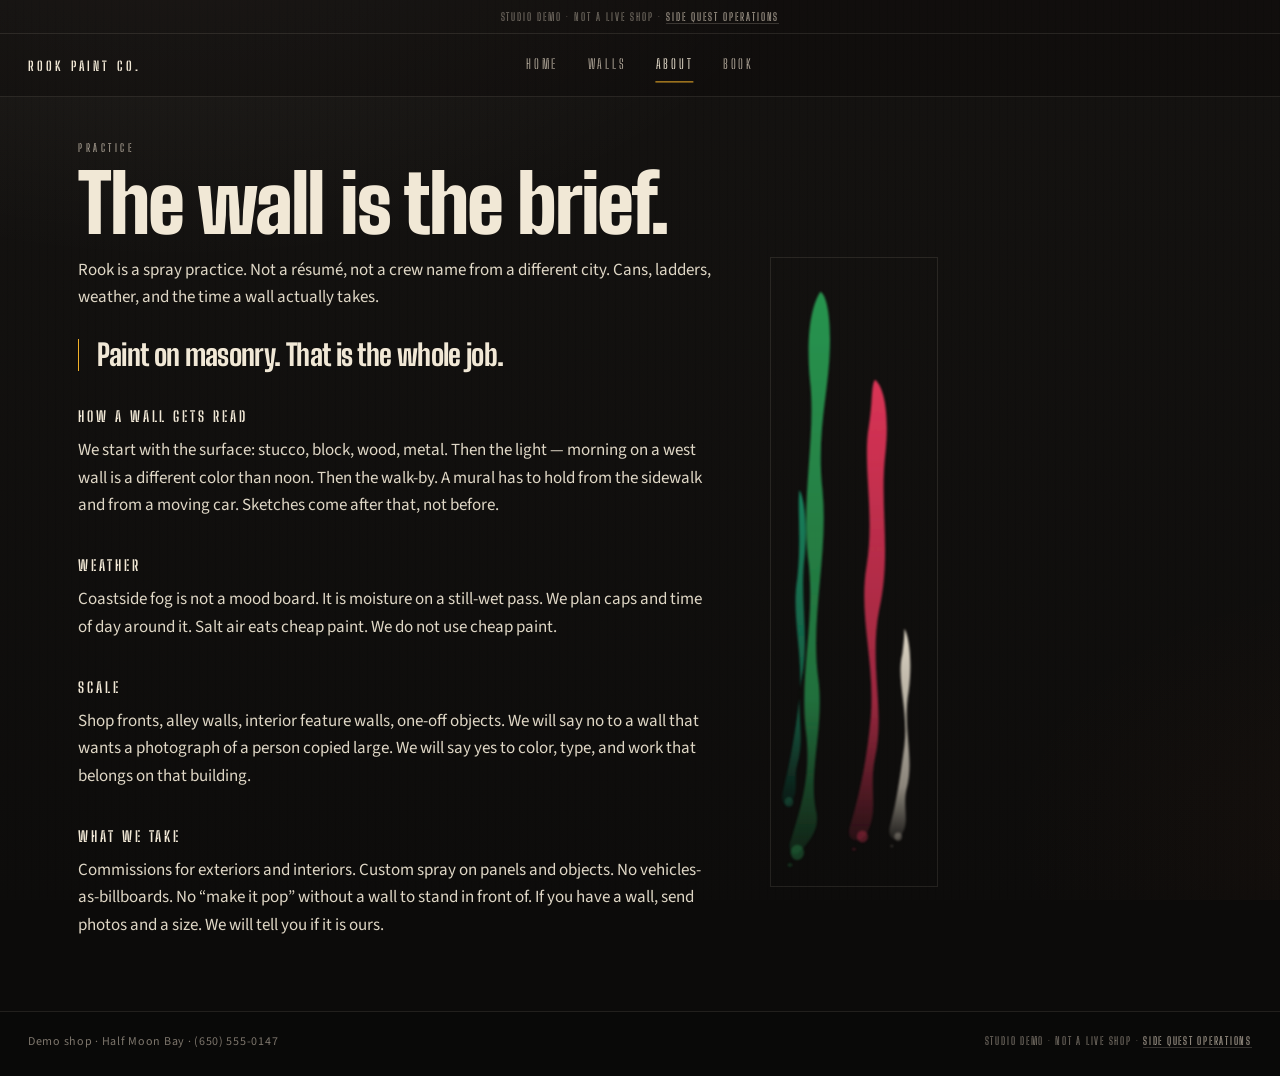
==== commit 391f1cb3: "HOLD: More physical paint drips on mural and About swatch. Replace stamped circle drips with gravity" ====
--- a/about.html
+++ b/about.html
@@ -57,23 +57,81 @@
         <h2>What we take</h2>
         <p>Commissions for exteriors and interiors. Custom spray on panels and objects. No vehicles-as-billboards. No “make it pop” without a wall to stand in front of. If you have a wall, send photos and a size. We will tell you if it is ours.</p>
       </div>
-      <div class="swatch" role="img" aria-label="Vertical paint test: cobalt, vermilion, cadmium, oxide, enamel, sky, violet, rust, cream">
+      <div class="swatch" role="img" aria-label="Vertical paint test with gravity drips: oxide, vermilion, enamel, cream">
         <svg class="swatch-drips" viewBox="0 0 80 400" preserveAspectRatio="none" aria-hidden="true">
-          <path fill="#3f6b4a" d="M26 28 C28 70 22 110 27 160 C31 200 24 240 28 290 C30 318 22 340 34 368 C36 376 18 380 16 368 C14 340 24 300 20 250 C16 200 24 160 20 110 C18 70 22 40 26 28Z"/>
-          <ellipse cx="25" cy="372" rx="9" ry="8" fill="#3f6b4a"/>
-          <circle cx="15" cy="380" r="2.2" fill="#3f6b4a" opacity=".85"/>
-          <circle cx="36" cy="376" r="1.4" fill="#3f6b4a" opacity=".7"/>
-          <path fill="#e5365a" d="M48 88 C52 130 44 170 50 220 C54 255 46 290 49 330 C51 348 44 360 56 378 C58 384 42 388 40 376 C38 352 48 318 44 270 C40 222 50 180 46 140 C44 110 46 96 48 88Z"/>
-          <ellipse cx="48" cy="380" rx="8.5" ry="7.5" fill="#e5365a"/>
-          <circle cx="38" cy="388" r="2" fill="#e5365a" opacity=".8"/>
-          <circle cx="58" cy="384" r="1.2" fill="#e5365a" opacity=".65"/>
-          <path fill="#2a6f68" d="M12 160 C14 200 8 230 13 270 C16 292 9 310 12 328 C13 338 8 346 16 354 C18 358 6 360 5 350 C4 330 12 310 8 280 C5 250 12 220 10 190 C9 172 10 164 12 160Z"/>
-          <ellipse cx="11" cy="352" rx="6.5" ry="5.8" fill="#2a6f68"/>
-          <circle cx="4" cy="358" r="1.5" fill="#2a6f68" opacity=".8"/>
-          <path fill="#f3ead8" d="M62 248 C64 280 58 305 63 332 C65 346 60 356 66 368 C67 372 56 374 55 366 C54 348 62 328 58 304 C56 284 60 260 62 248Z"/>
-          <ellipse cx="61" cy="368" rx="5.8" ry="5.2" fill="#f3ead8"/>
-          <circle cx="54" cy="374" r="1.3" fill="#f3ead8" opacity=".75"/>
-          <circle cx="68" cy="370" r=".8" fill="#f3ead8" opacity=".55"/>
+          <defs>
+            <linearGradient id="drip-ox" x1="0" y1="0" x2="0" y2="1">
+              <stop offset="0" stop-color="#2a9b52" stop-opacity="0.95"/>
+              <stop offset="0.72" stop-color="#2a9b52" stop-opacity="0.7"/>
+              <stop offset="1" stop-color="#2a9b52" stop-opacity="0.15"/>
+            </linearGradient>
+            <linearGradient id="drip-mag" x1="0" y1="0" x2="0" y2="1">
+              <stop offset="0" stop-color="#e5365a" stop-opacity="0.95"/>
+              <stop offset="0.7" stop-color="#e5365a" stop-opacity="0.65"/>
+              <stop offset="1" stop-color="#e5365a" stop-opacity="0.12"/>
+            </linearGradient>
+            <linearGradient id="drip-en" x1="0" y1="0" x2="0" y2="1">
+              <stop offset="0" stop-color="#178a62" stop-opacity="0.92"/>
+              <stop offset="0.68" stop-color="#178a62" stop-opacity="0.62"/>
+              <stop offset="1" stop-color="#178a62" stop-opacity="0.1"/>
+            </linearGradient>
+            <linearGradient id="drip-cr" x1="0" y1="0" x2="0" y2="1">
+              <stop offset="0" stop-color="#f3ead8" stop-opacity="0.9"/>
+              <stop offset="0.75" stop-color="#f3ead8" stop-opacity="0.55"/>
+              <stop offset="1" stop-color="#f3ead8" stop-opacity="0.08"/>
+            </linearGradient>
+            <filter id="drip-soft" x="-40%" y="-10%" width="180%" height="120%">
+              <feGaussianBlur stdDeviation="0.55"/>
+            </filter>
+          </defs>
+          <!-- Uneven gravity runs: thick head, pinched mid, soft tip -->
+          <g filter="url(#drip-soft)">
+            <path fill="url(#drip-ox)" d="M24 22
+              C27 24 29 38 28.5 58
+              C28 86 22 112 25 148
+              C28 188 19 228 23 268
+              C26 298 18 328 22 352
+              C24 364 18 372 14 378
+              C11 382 8 376 10 370
+              C14 352 20 330 17 300
+              C14 262 22 230 18 190
+              C15 150 22 112 19 78
+              C17 48 20 30 24 22Z"/>
+            <ellipse cx="13" cy="378" rx="3.2" ry="4.8" fill="#2a9b52" opacity="0.35"/>
+            <circle cx="9.5" cy="386" r="1.1" fill="#2a9b52" opacity="0.28"/>
+            <path fill="url(#drip-mag)" d="M50 78
+              C54 82 57 98 55 124
+              C52 158 58 188 52 224
+              C47 258 55 288 50 318
+              C47 338 52 352 46 366
+              C42 374 36 370 38 362
+              C42 344 46 322 48 292
+              C50 256 42 228 46 196
+              C50 164 44 132 47 108
+              C49 92 48 82 50 78Z"/>
+            <ellipse cx="44" cy="368" rx="2.6" ry="3.8" fill="#e5365a" opacity="0.32"/>
+            <circle cx="40" cy="376" r="0.9" fill="#e5365a" opacity="0.22"/>
+            <path fill="url(#drip-en)" d="M14 148
+              C16 152 18 168 16.5 190
+              C14 218 19 242 15 268
+              C12 288 17 304 13 322
+              C11 332 14 340 10 346
+              C7 350 5 346 6 340
+              C9 324 12 304 14 280
+              C16 252 10 228 13 204
+              C15 180 13 160 14 148Z"/>
+            <ellipse cx="9" cy="346" rx="2.1" ry="3.1" fill="#178a62" opacity="0.3"/>
+            <path fill="url(#drip-cr)" d="M64 236
+              C66 240 68 256 66 276
+              C63 300 69 318 65 338
+              C63 350 67 360 62 368
+              C59 372 56 368 57 362
+              C60 348 62 330 64 310
+              C66 288 60 268 63 252
+              C64 242 64 238 64 236Z"/>
+            <ellipse cx="61" cy="368" rx="1.8" ry="2.6" fill="#f3ead8" opacity="0.28"/>
+            <circle cx="58" cy="374" r="0.7" fill="#f3ead8" opacity="0.2"/>
+          </g>
         </svg>
       </div>
     </div>
--- a/styles.css
+++ b/styles.css
@@ -12,9 +12,9 @@
   --cyn: #2f62e8;
   --rust: #d4662a;
   --violet: #7b3fd4;
-  --oxide: #3f6b4a;
-  --enamel: #2a6f68;
-  --sky: #5c87b0;
+  --oxide: #2a9b52;
+  --enamel: #178a62;
+  --sky: #3d9a8a;
   --line: rgba(241, 232, 214, 0.1);
   --line-strong: rgba(241, 232, 214, 0.18);
   --display: "Big Shoulders Display", "Arial Narrow", sans-serif;
@@ -112,7 +112,7 @@
   border-bottom: 1px solid var(--line-strong);
 }
 .house-bar a:hover,
-.house-bar a:focus-visible { color: var(--cream); border-bottom-color: var(--acid); }
+.house-bar a:focus-visible { color: var(--cream); border-bottom-color: var(--oxide); }
 
 /* —— Nav: stencil kick along the wall —— */
 .site-header {
@@ -134,7 +134,7 @@
   color: var(--cream);
   text-decoration: none;
 }
-.brand:hover { color: var(--acid); }
+.brand:hover { color: var(--oxide); }
 .nav {
   display: flex;
   gap: 1.85rem;
@@ -348,7 +348,8 @@
 .btn.ghost {
   background: transparent;
   color: var(--cream);
-  box-shadow: inset 0 0 0 1px var(--cream);
+  box-shadow: inset 0 0 0 1px var(--oxide);
+  color: var(--oxide);
 }
 .btn::before {
   content: "";
@@ -861,19 +862,20 @@
   height: min(70vh, 640px);
   background:
     linear-gradient(180deg,
-      var(--cyn) 0 10%,
-      #0c0b0a 10% 11%,
-      var(--mag) 11% 22%,
-      #0c0b0a 22% 23%,
-      var(--acid) 23% 31%,
-      var(--oxide) 31% 41%,
-      var(--enamel) 41% 49%,
-      var(--sky) 49% 57%,
-      var(--violet) 57% 65%,
-      var(--rust) 65% 72%,
-      #3a3732 72% 82%,
-      var(--cream) 82% 90%,
-      #0c0b0a 90% 100%);
+      var(--cyn) 0 8%,
+      #0c0b0a 8% 9%,
+      var(--mag) 9% 18%,
+      #0c0b0a 18% 19%,
+      var(--acid) 19% 26%,
+      #0c0b0a 26% 27%,
+      var(--oxide) 27% 42%,
+      var(--enamel) 42% 54%,
+      var(--sky) 54% 64%,
+      var(--violet) 64% 70%,
+      var(--rust) 70% 76%,
+      #3a3732 76% 84%,
+      var(--cream) 84% 90%,
+      #0c0b0a 90% 100%));
   box-shadow: inset 0 0 0 1px var(--line);
 }
 .swatch-drips {
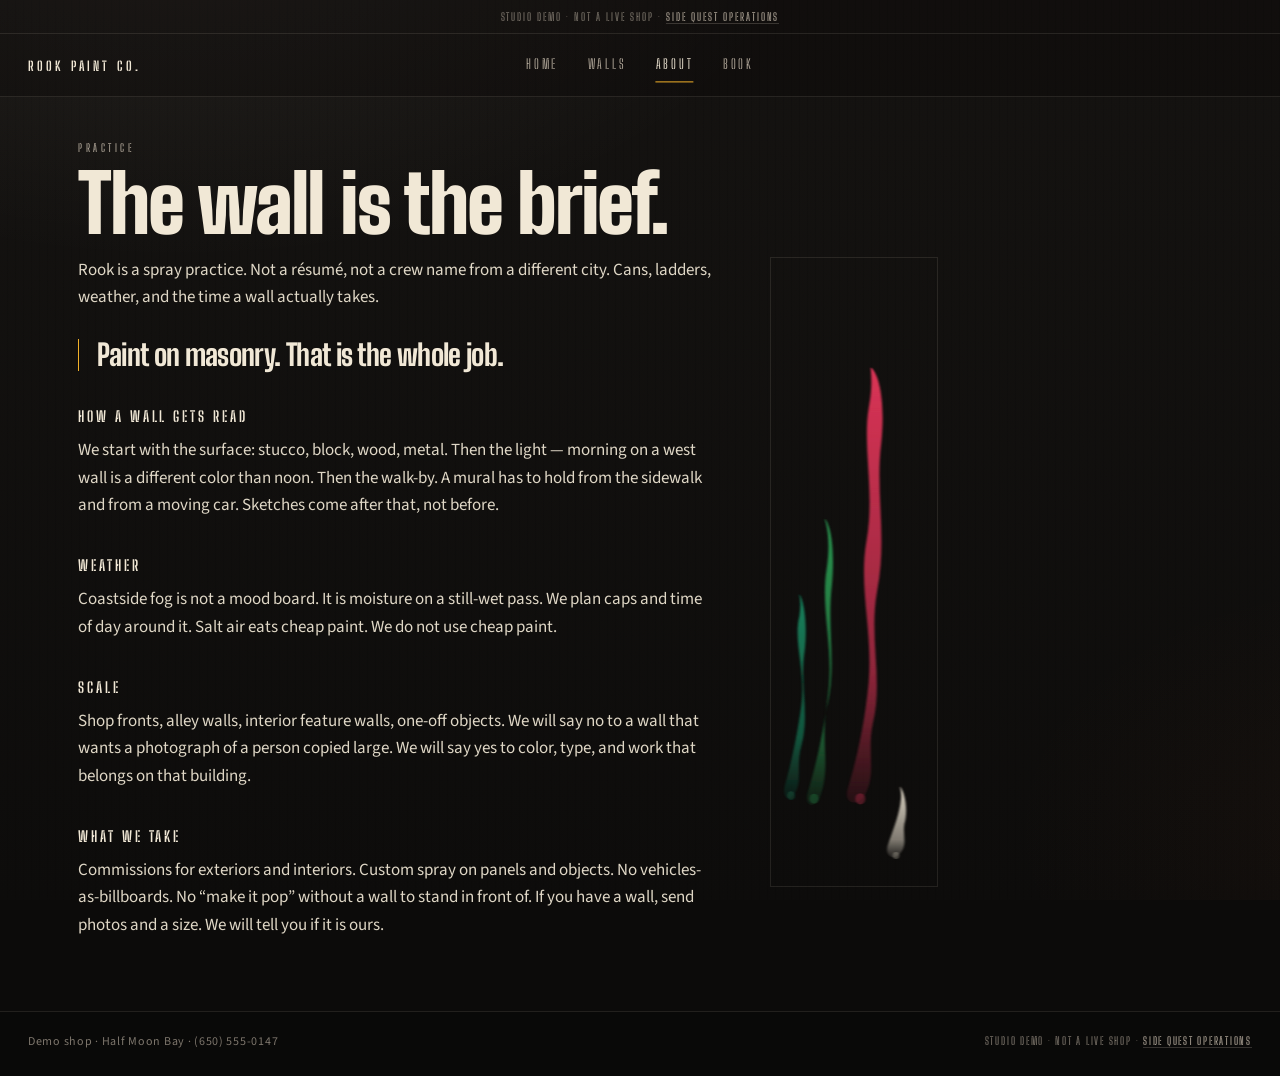
==== commit 808b016b: "HOLD: Open mid mural and hang drips from spray termini. Lighten center coverage so paint piles at th" ====
--- a/about.html
+++ b/about.html
@@ -60,77 +60,43 @@
       <div class="swatch" role="img" aria-label="Vertical paint test with gravity drips: oxide, vermilion, enamel, cream">
         <svg class="swatch-drips" viewBox="0 0 80 400" preserveAspectRatio="none" aria-hidden="true">
           <defs>
+            <linearGradient id="drip-mag" x1="0" y1="0" x2="0" y2="1">
+              <stop offset="0" stop-color="#e5365a" stop-opacity="0.95"/>
+              <stop offset="0.7" stop-color="#e5365a" stop-opacity="0.6"/>
+              <stop offset="1" stop-color="#e5365a" stop-opacity="0.1"/>
+            </linearGradient>
             <linearGradient id="drip-ox" x1="0" y1="0" x2="0" y2="1">
               <stop offset="0" stop-color="#2a9b52" stop-opacity="0.95"/>
-              <stop offset="0.72" stop-color="#2a9b52" stop-opacity="0.7"/>
-              <stop offset="1" stop-color="#2a9b52" stop-opacity="0.15"/>
-            </linearGradient>
-            <linearGradient id="drip-mag" x1="0" y1="0" x2="0" y2="1">
-              <stop offset="0" stop-color="#e5365a" stop-opacity="0.95"/>
-              <stop offset="0.7" stop-color="#e5365a" stop-opacity="0.65"/>
-              <stop offset="1" stop-color="#e5365a" stop-opacity="0.12"/>
+              <stop offset="0.72" stop-color="#2a9b52" stop-opacity="0.62"/>
+              <stop offset="1" stop-color="#2a9b52" stop-opacity="0.1"/>
             </linearGradient>
             <linearGradient id="drip-en" x1="0" y1="0" x2="0" y2="1">
               <stop offset="0" stop-color="#178a62" stop-opacity="0.92"/>
-              <stop offset="0.68" stop-color="#178a62" stop-opacity="0.62"/>
+              <stop offset="0.7" stop-color="#178a62" stop-opacity="0.58"/>
               <stop offset="1" stop-color="#178a62" stop-opacity="0.1"/>
             </linearGradient>
             <linearGradient id="drip-cr" x1="0" y1="0" x2="0" y2="1">
               <stop offset="0" stop-color="#f3ead8" stop-opacity="0.9"/>
-              <stop offset="0.75" stop-color="#f3ead8" stop-opacity="0.55"/>
+              <stop offset="0.75" stop-color="#f3ead8" stop-opacity="0.5"/>
               <stop offset="1" stop-color="#f3ead8" stop-opacity="0.08"/>
             </linearGradient>
-            <filter id="drip-soft" x="-40%" y="-10%" width="180%" height="120%">
-              <feGaussianBlur stdDeviation="0.55"/>
+            <filter id="drip-soft" x="-40%" y="-8%" width="180%" height="120%">
+              <feGaussianBlur stdDeviation="0.5"/>
             </filter>
           </defs>
-          <!-- Uneven gravity runs: thick head, pinched mid, soft tip -->
           <g filter="url(#drip-soft)">
-            <path fill="url(#drip-ox)" d="M24 22
-              C27 24 29 38 28.5 58
-              C28 86 22 112 25 148
-              C28 188 19 228 23 268
-              C26 298 18 328 22 352
-              C24 364 18 372 14 378
-              C11 382 8 376 10 370
-              C14 352 20 330 17 300
-              C14 262 22 230 18 190
-              C15 150 22 112 19 78
-              C17 48 20 30 24 22Z"/>
-            <ellipse cx="13" cy="378" rx="3.2" ry="4.8" fill="#2a9b52" opacity="0.35"/>
-            <circle cx="9.5" cy="386" r="1.1" fill="#2a9b52" opacity="0.28"/>
-            <path fill="url(#drip-mag)" d="M50 78
-              C54 82 57 98 55 124
-              C52 158 58 188 52 224
-              C47 258 55 288 50 318
-              C47 338 52 352 46 366
-              C42 374 36 370 38 362
-              C42 344 46 322 48 292
-              C50 256 42 228 46 196
-              C50 164 44 132 47 108
-              C49 92 48 82 50 78Z"/>
-            <ellipse cx="44" cy="368" rx="2.6" ry="3.8" fill="#e5365a" opacity="0.32"/>
-            <circle cx="40" cy="376" r="0.9" fill="#e5365a" opacity="0.22"/>
-            <path fill="url(#drip-en)" d="M14 148
-              C16 152 18 168 16.5 190
-              C14 218 19 242 15 268
-              C12 288 17 304 13 322
-              C11 332 14 340 10 346
-              C7 350 5 346 6 340
-              C9 324 12 304 14 280
-              C16 252 10 228 13 204
-              C15 180 13 160 14 148Z"/>
-            <ellipse cx="9" cy="346" rx="2.1" ry="3.1" fill="#178a62" opacity="0.3"/>
-            <path fill="url(#drip-cr)" d="M64 236
-              C66 240 68 256 66 276
-              C63 300 69 318 65 338
-              C63 350 67 360 62 368
-              C59 372 56 368 57 362
-              C60 348 62 330 64 310
-              C66 288 60 268 63 252
-              C64 242 64 238 64 236Z"/>
-            <ellipse cx="61" cy="368" rx="1.8" ry="2.6" fill="#f3ead8" opacity="0.28"/>
-            <circle cx="58" cy="374" r="0.7" fill="#f3ead8" opacity="0.2"/>
+            <!-- From bottom of vermilion band (~18%) -->
+            <path fill="url(#drip-mag)" d="M48 70 C52 74 55 92 53 118 C50 150 56 178 51 212 C47 242 54 268 49 296 C46 314 51 328 45 342 C41 350 35 346 37 338 C41 320 45 298 47 270 C49 236 42 210 46 180 C50 150 44 120 47 96 C49 82 48 74 48 70Z"/>
+            <ellipse cx="43" cy="344" rx="2.4" ry="3.6" fill="#e5365a" opacity="0.3"/>
+            <!-- From bottom of oxide band (~42%) -->
+            <path fill="url(#drip-ox)" d="M26 166 C29 170 31 186 29.5 208 C27 236 32 260 27 286 C24 306 29 324 24 342 C21 352 16 348 18 340 C22 322 26 300 28 274 C30 246 24 222 27 198 C29 180 27 170 26 166Z"/>
+            <ellipse cx="21" cy="344" rx="2.2" ry="3.2" fill="#2a9b52" opacity="0.28"/>
+            <!-- From bottom of enamel band (~54%) -->
+            <path fill="url(#drip-en)" d="M14 214 C16 218 18 232 16.5 250 C14 272 19 290 15 310 C12 324 16 334 11 342 C8 346 6 342 7 336 C10 322 13 304 15 284 C17 262 11 244 14 228 C15 218 14 216 14 214Z"/>
+            <ellipse cx="10" cy="342" rx="1.9" ry="2.8" fill="#178a62" opacity="0.28"/>
+            <!-- From cream band (~90%) -->
+            <path fill="url(#drip-cr)" d="M62 336 C64 340 66 350 64 360 C63 368 66 374 61 380 C58 383 55 380 56 374 C58 366 61 356 62 348 C63 340 62 338 62 336Z"/>
+            <ellipse cx="60" cy="380" rx="1.6" ry="2.2" fill="#f3ead8" opacity="0.25"/>
           </g>
         </svg>
       </div>
